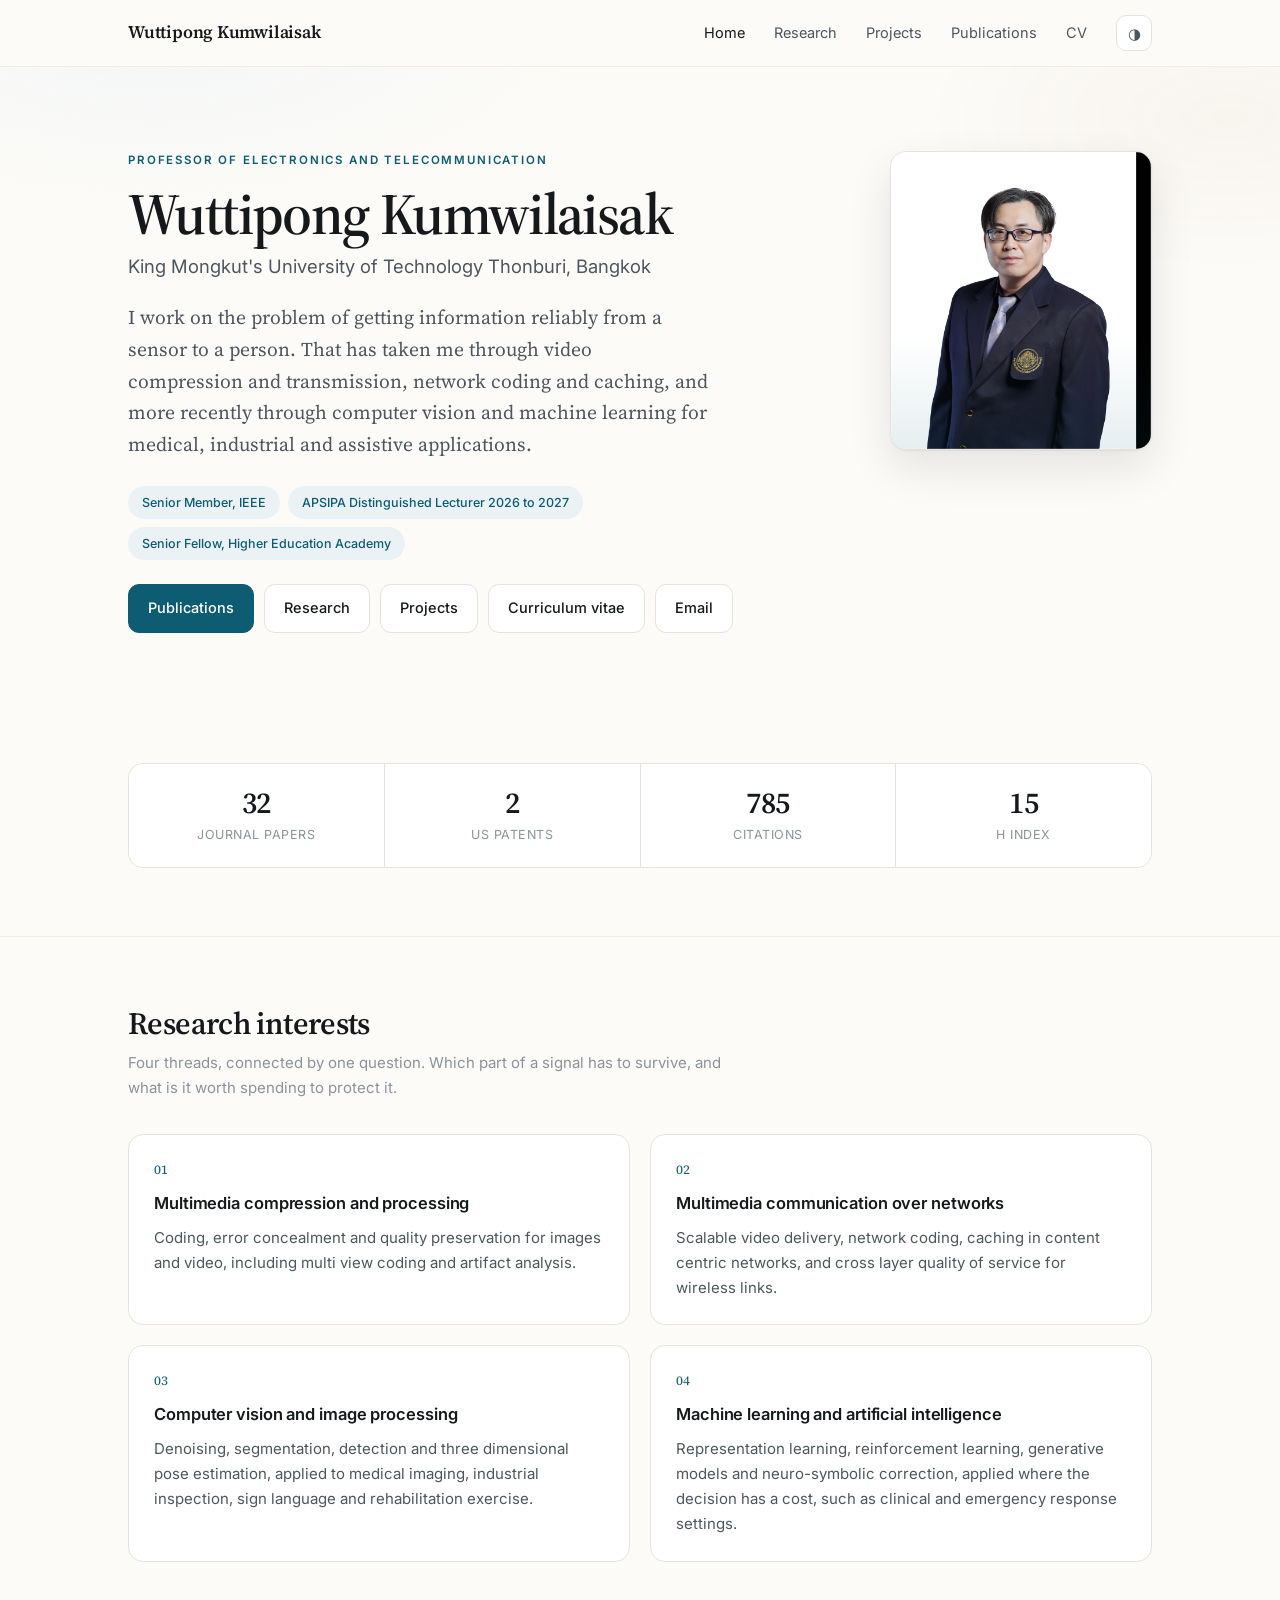
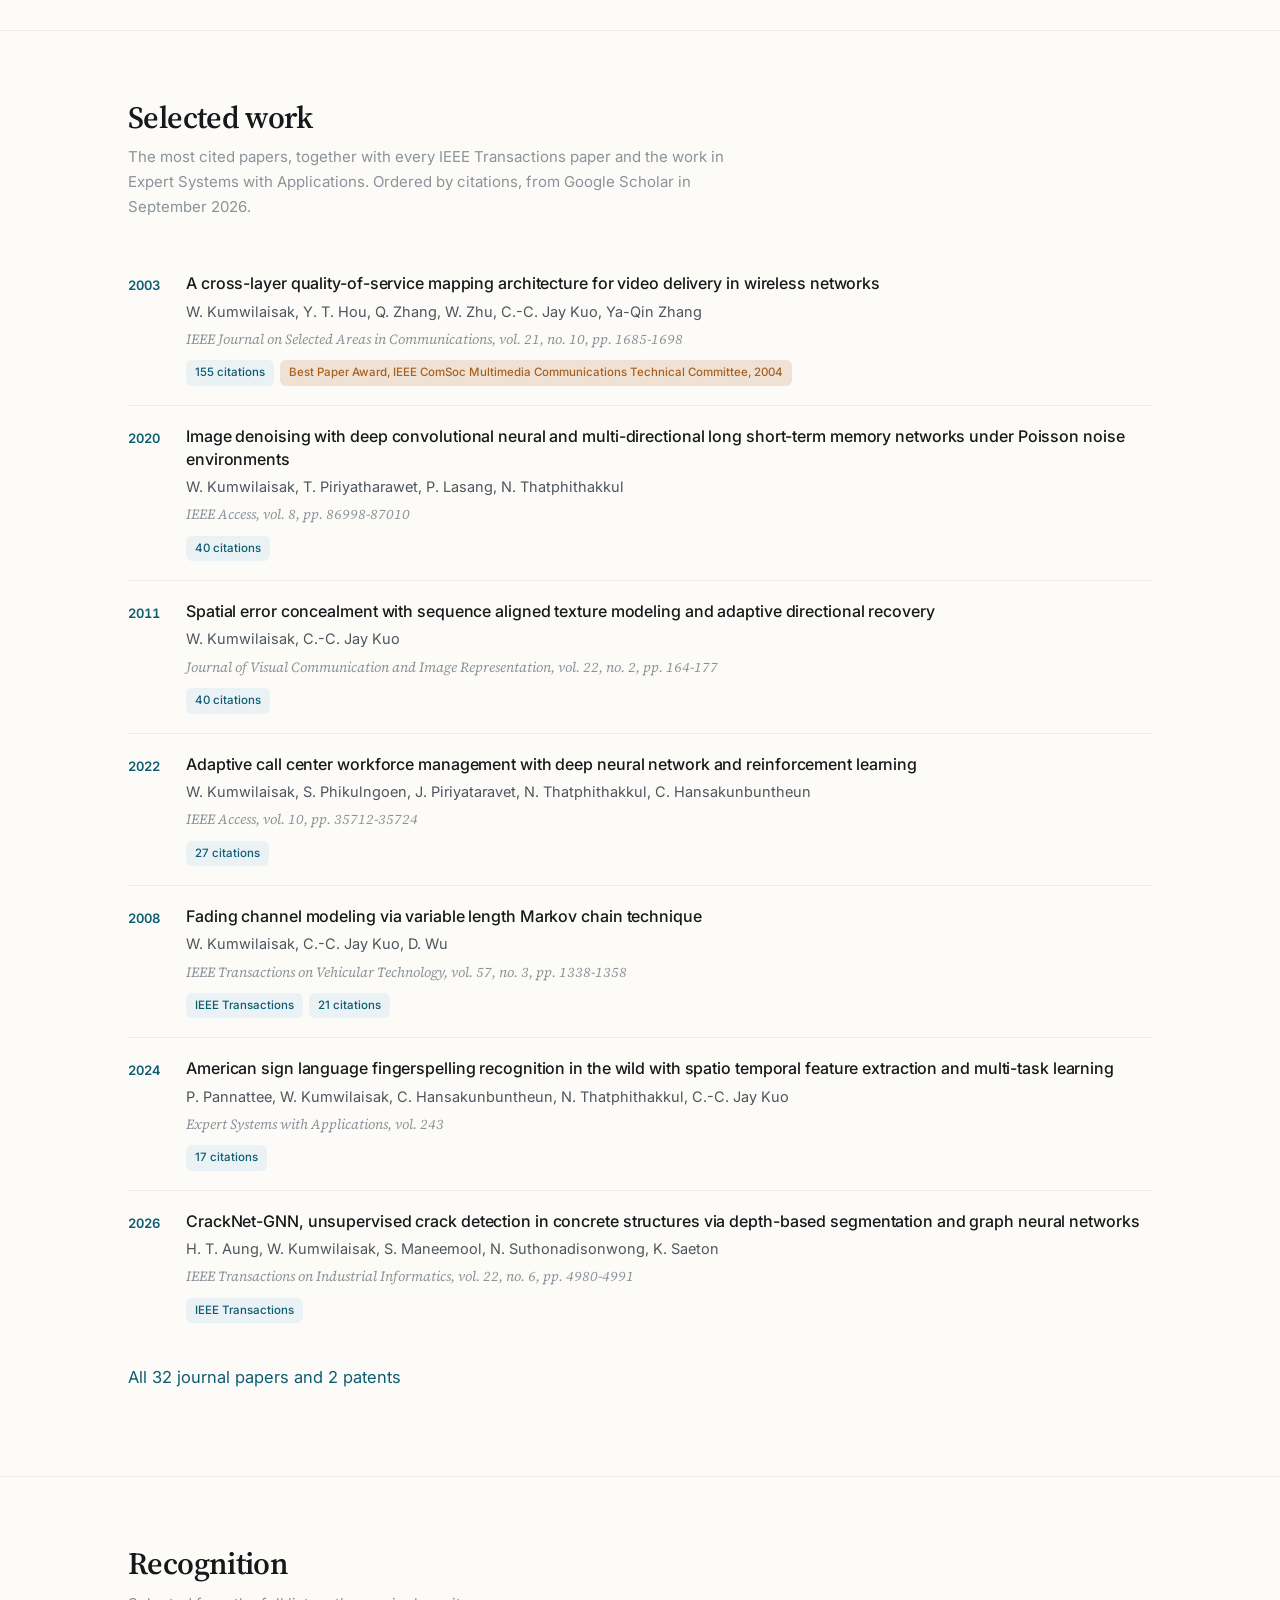
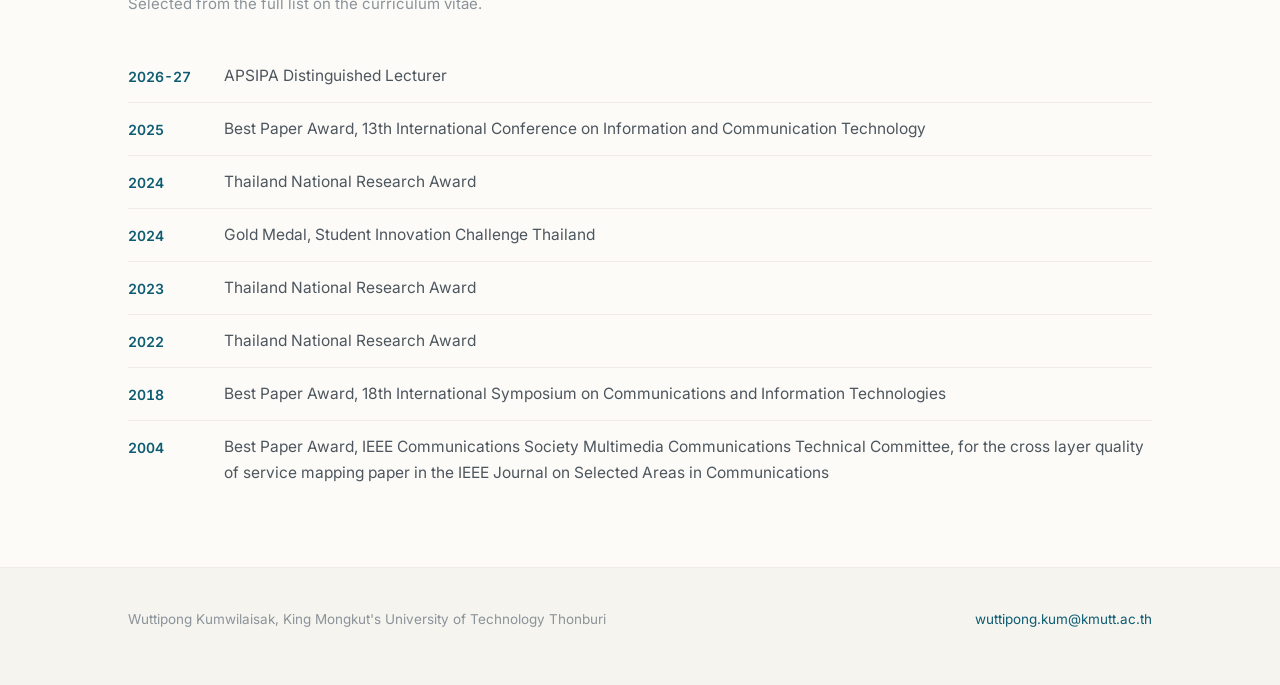
==== index.html @ e596bafb "Carry the OCT paper and the two 2026 projects into the research and home pages The research threads " ====
<!doctype html>
<html lang="en">
<head>
<meta charset="utf-8">
<meta name="viewport" content="width=device-width, initial-scale=1">
<meta name="author" content="Wuttipong Kumwilaisak">
<link rel="preconnect" href="https://fonts.googleapis.com">
<link rel="preconnect" href="https://fonts.gstatic.com" crossorigin>
<link href="https://fonts.googleapis.com/css2?family=Inter:wght@400;500;600&family=Source+Serif+4:opsz,wght@8..60,400;8..60,600&display=swap" rel="stylesheet">
<link rel="stylesheet" href="css/style.css">
<script src="js/site.js"></script>
<title>Wuttipong Kumwilaisak</title>
<meta name="description" content="Wuttipong Kumwilaisak, Professor of Electronics and Telecommunication Engineering at King Mongkut's University of Technology Thonburi. Research on multimedia communication, computer vision and machine learning.">
</head>
<body>
<nav class="nav">
  <div class="wrap">
    <a class="brand" href="index.html">Wuttipong Kumwilaisak</a>
    <div class="menu">
      <a class="link" href="index.html">Home</a>
      <a class="link" href="research.html">Research</a>
      <a class="link" href="projects.html">Projects</a>
      <a class="link" href="publications.html">Publications</a>
      <a class="link" href="cv.html">CV</a>
    </div>
    <button class="iconbtn navtoggle" aria-label="Menu">&#9776;</button>
    <button class="iconbtn" onclick="toggleTheme()" aria-label="Switch theme">&#9681;</button>
  </div>
</nav>

<header class="hero">
  <div class="wrap hero-grid">
    <div>
      <div class="eyebrow">Professor of Electronics and Telecommunication</div>
      <h1>Wuttipong Kumwilaisak</h1>
      <p class="role">King Mongkut's University of Technology Thonburi, Bangkok</p>
      <p class="lede">I work on the problem of getting information reliably from a sensor to a person.
      That has taken me through video compression and transmission, network coding and caching, and
      more recently through computer vision and machine learning for medical, industrial and
      assistive applications.</p>
      <div class="pills">
        <span class="pill">Senior Member, IEEE</span>
        <span class="pill">APSIPA Distinguished Lecturer 2026 to 2027</span>
        <span class="pill">Senior Fellow, Higher Education Academy</span>
      </div>
      <div class="cta">
        <a class="btn primary" href="publications.html">Publications</a>
        <a class="btn" href="research.html">Research</a>
        <a class="btn" href="projects.html">Projects</a>
        <a class="btn" href="cv.html">Curriculum vitae</a>
        <a class="btn" href="mailto:wuttipong.kum@kmutt.ac.th">Email</a>
      </div>
    </div>
    <div class="portrait"><img src="assets/portrait.jpg" alt="Wuttipong Kumwilaisak"></div>
  </div>
</header>

<section>
  <div class="wrap">
    <div class="stats reveal">
      <div class="stat"><div class="v">32</div><div class="l">Journal papers</div></div>
      <div class="stat"><div class="v">2</div><div class="l">US patents</div></div>
      <div class="stat"><div class="v">785</div><div class="l">Citations</div></div>
      <div class="stat"><div class="v">15</div><div class="l">h index</div></div>
    </div>
  </div>
</section>

<section>
  <div class="wrap">
    <div class="sechead reveal">
      <h2>Research interests</h2>
      <p class="sub">Four threads, connected by one question. Which part of a signal has to survive, and what is it worth spending to protect it.</p>
    </div>
    <div class="grid2">
      <div class="card reveal"><span class="num">01</span><h3>Multimedia compression and processing</h3>
        <p>Coding, error concealment and quality preservation for images and video, including
        multi view coding and artifact analysis.</p></div>
      <div class="card reveal"><span class="num">02</span><h3>Multimedia communication over networks</h3>
        <p>Scalable video delivery, network coding, caching in content centric networks, and cross
        layer quality of service for wireless links.</p></div>
      <div class="card reveal"><span class="num">03</span><h3>Computer vision and image processing</h3>
        <p>Denoising, segmentation, detection and three dimensional pose estimation, applied to
        medical imaging, industrial inspection, sign language and rehabilitation exercise.</p></div>
      <div class="card reveal"><span class="num">04</span><h3>Machine learning and artificial intelligence</h3>
        <p>Representation learning, reinforcement learning, generative models and neuro-symbolic
        correction, applied where the
        decision has a cost, such as clinical and emergency response settings.</p></div>
    </div>
  </div>
</section>

<section>
  <div class="wrap">
    <div class="sechead reveal">
      <h2>Selected work</h2>
      <p class="sub">The most cited papers, together with every IEEE Transactions paper and the
      work in Expert Systems with Applications. Ordered by citations, from Google Scholar in
      September 2026.</p>
    </div>
    <div id="selected"></div>
    <p style="margin-top:22px"><a href="publications.html">All 32 journal papers and 2 patents</a></p>
  </div>
</section>

<section>
  <div class="wrap">
    <div class="sechead reveal">
      <h2>Recognition</h2>
      <p class="sub">Selected from the full list on the curriculum vitae.</p>
    </div>
    <ul class="awards">
      <li><span class="yr">2026-27</span><span class="what">APSIPA Distinguished Lecturer</span></li>
      <li><span class="yr">2025</span><span class="what">Best Paper Award, 13th International Conference on Information and Communication Technology</span></li>
      <li><span class="yr">2024</span><span class="what">Thailand National Research Award</span></li>
      <li><span class="yr">2024</span><span class="what">Gold Medal, Student Innovation Challenge Thailand</span></li>
      <li><span class="yr">2023</span><span class="what">Thailand National Research Award</span></li>
      <li><span class="yr">2022</span><span class="what">Thailand National Research Award</span></li>
      <li><span class="yr">2018</span><span class="what">Best Paper Award, 18th International Symposium on Communications and Information Technologies</span></li>
      <li><span class="yr">2004</span><span class="what">Best Paper Award, IEEE Communications Society Multimedia Communications Technical Committee, for the cross layer quality of service mapping paper in the IEEE Journal on Selected Areas in Communications</span></li>
    </ul>
  </div>
</section>

<footer>
  <div class="wrap">
    <span>Wuttipong Kumwilaisak, King Mongkut's University of Technology Thonburi</span>
    <span><a href="mailto:wuttipong.kum@kmutt.ac.th">wuttipong.kum@kmutt.ac.th</a></span>
  </div>
</footer>
<script src="js/pubs.js"></script>
<script>
// Chosen from the data rather than listed by hand, so adding a paper to js/pubs.js
// is enough for it to appear here when it qualifies.
//
// Three ways in. An IEEE Transactions paper, matched at the start of the venue so
// that the APSIPA, IEICE and ECTI Transactions are not caught by the word
// Transactions on its own. The paper in Expert Systems with Applications. Or a
// citation count at or above the threshold below.
const CITED_AT_LEAST = 25;
const KEEP = /^IEEE Transactions|^Expert Systems with Applications/;
const chosen = PUBS.filter(p => KEEP.test(p.v) || (p.c || 0) >= CITED_AT_LEAST)
                   .sort((a, b) => (b.c || 0) - (a.c || 0) || b.y - a.y);
document.getElementById("selected").innerHTML = chosen.map(p => {
  const tags = [];
  // The venue is named on the line above, but an IEEE Transactions paper is worth
  // flagging so it is visible when the list is scanned rather than read.
  if (/^IEEE Transactions/.test(p.v)) tags.push(`<span class="tag">IEEE Transactions</span>`);
  if (p.c) tags.push(`<span class="tag">${p.c} citations</span>`);
  if (p.award) tags.push(`<span class="tag award">${p.award}</span>`);
  return `<div class="pub"><div class="n">${p.y}</div><div class="body">
    <p class="t">${p.t}</p><p class="a">${p.a}</p><p class="v">${p.v}</p>
    ${tags.length ? `<div class="tags">${tags.join("")}</div>` : ""}
  </div></div>`;
}).join("");
</script>
</body>
</html>
---- css/style.css ----
/* Wuttipong Kumwilaisak, personal academic site.
   Editorial in feel. One accent colour, a warm paper ground, hairline rules,
   and type that carries the hierarchy so the page needs very little decoration. */

:root {
  --paper:      #fcfbf8;
  --paper-2:    #f6f4ef;
  --surface:    #ffffff;
  --ink:        #16191c;
  --ink-2:      #4d565e;
  --ink-3:      #8b939a;
  --rule:       #e6e3dc;
  --rule-soft:  #efece5;
  --accent:     #0d5c72;
  --accent-2:   #a8601f;
  --accent-wash:#eaf2f5;
  --serif: "Source Serif 4", Charter, Georgia, "Times New Roman", serif;
  --sans:  Inter, -apple-system, BlinkMacSystemFont, "Segoe UI", Roboto, sans-serif;
  --maxw: 1080px;
  --ease: cubic-bezier(.2,.8,.2,1);
}
@media (prefers-color-scheme: dark) {
  :root:not([data-theme="light"]) {
    --paper:#0e1113; --paper-2:#131719; --surface:#161a1d; --ink:#f0f2f3; --ink-2:#aeb7bd;
    --ink-3:#7e8790; --rule:#242a2e; --rule-soft:#1d2225; --accent:#74bcd8; --accent-2:#dda45f;
    --accent-wash:#132630;
  }
}
[data-theme="dark"] {
  --paper:#0e1113; --paper-2:#131719; --surface:#161a1d; --ink:#f0f2f3; --ink-2:#aeb7bd;
  --ink-3:#7e8790; --rule:#242a2e; --rule-soft:#1d2225; --accent:#74bcd8; --accent-2:#dda45f;
  --accent-wash:#132630;
}

* { box-sizing: border-box; }
html { scroll-behavior: smooth; scroll-padding-top: 84px; -webkit-text-size-adjust: 100%; }
body {
  margin: 0; background: var(--paper); color: var(--ink);
  font-family: var(--sans); font-size: 16.5px; line-height: 1.68;
  -webkit-font-smoothing: antialiased; text-rendering: optimizeLegibility;
}
::selection { background: var(--accent-wash); color: var(--ink); }
a { color: var(--accent); text-decoration: none; transition: color .18s ease; }
a:hover { text-decoration: underline; text-underline-offset: 3px; text-decoration-thickness: 1px; }
img { max-width: 100%; }
.wrap { max-width: var(--maxw); margin: 0 auto; padding: 0 28px; }

/* ---------- navigation ---------- */
.nav {
  position: sticky; top: 0; z-index: 60;
  background: color-mix(in srgb, var(--paper) 88%, transparent);
  backdrop-filter: saturate(180%) blur(14px);
  border-bottom: 1px solid var(--rule-soft);
}
.nav .wrap { display: flex; align-items: center; gap: 6px; height: 66px; }
.nav .brand {
  font-family: var(--serif); font-weight: 600; font-size: 17.5px;
  letter-spacing: -.012em; margin-right: auto; color: var(--ink);
}
.nav .brand:hover { text-decoration: none; color: var(--accent); }
.nav .menu { display: flex; gap: 3px; margin-right: 10px; }
.nav a.link {
  color: var(--ink-2); font-size: 14.5px; padding: 8px 13px; border-radius: 9px;
  position: relative; transition: color .18s ease, background .18s ease;
}
.nav a.link:hover { color: var(--ink); background: var(--paper-2); text-decoration: none; }
.iconbtn {
  border: 1px solid var(--rule); background: var(--surface); color: var(--ink-2);
  width: 36px; height: 36px; border-radius: 10px; cursor: pointer; font-size: 15px;
  line-height: 1; transition: all .18s ease; font-family: inherit;
}
.iconbtn:hover { color: var(--ink); border-color: var(--ink-3); transform: translateY(-1px); }
.navtoggle { display: none; }

/* ---------- hero ---------- */
.hero { position: relative; padding: 84px 0 62px; overflow: hidden; }
.hero::before {
  content: ""; position: absolute; inset: 0; pointer-events: none; opacity: .5;
  background:
    radial-gradient(680px 300px at 12% -8%, var(--accent-wash), transparent 62%),
    radial-gradient(520px 260px at 96% 8%, color-mix(in srgb, var(--accent-2) 9%, transparent), transparent 60%);
}
.hero .wrap { position: relative; }
.hero-grid { display: grid; grid-template-columns: 1fr 262px; gap: 62px; align-items: start; }
.eyebrow {
  color: var(--accent); font-size: 11.5px; font-weight: 600;
  letter-spacing: .16em; text-transform: uppercase;
}
h1 {
  font-family: var(--serif); font-size: clamp(38px, 6vw, 58px); line-height: 1.04;
  letter-spacing: -.028em; margin: 14px 0 8px; font-weight: 600;
}
.role { font-size: 18.5px; color: var(--ink-2); margin: 0 0 22px; line-height: 1.5; }
.lede {
  font-family: var(--serif); font-size: 19.5px; line-height: 1.62;
  color: var(--ink-2); max-width: 58ch; margin: 0 0 26px;
}
.pills { display: flex; flex-wrap: wrap; gap: 8px; margin-bottom: 24px; }
.pill {
  font-size: 12.5px; padding: 5px 13px; border-radius: 999px; font-weight: 500;
  background: var(--accent-wash); color: var(--accent); border: 1px solid transparent;
}
.pill.quiet { background: transparent; border-color: var(--rule); color: var(--ink-2); }
.pill.tabular { font-variant-numeric: tabular-nums; }
.cta { display: flex; flex-wrap: wrap; gap: 10px; }
.btn {
  display: inline-flex; align-items: center; gap: 8px; padding: 11px 19px; border-radius: 11px;
  font-size: 14.5px; font-weight: 500; border: 1px solid var(--rule);
  background: var(--surface); color: var(--ink); transition: all .2s ease;
}
.btn:hover { border-color: var(--ink-3); text-decoration: none; transform: translateY(-1px);
  box-shadow: 0 6px 18px rgba(20,24,29,.07); }
.btn.primary { background: var(--accent); border-color: var(--accent); color: #fff; }
.btn.primary:hover { filter: brightness(1.1); box-shadow: 0 8px 22px color-mix(in srgb, var(--accent) 30%, transparent); }
.portrait {
  position: relative; width: 100%; aspect-ratio: 1/1.14; border-radius: 16px; overflow: hidden;
  border: 1px solid var(--rule); background: var(--paper-2);
  box-shadow: 0 1px 2px rgba(20,24,29,.05), 0 18px 44px rgba(20,24,29,.10);
}
.portrait img { width: 100%; height: 100%; object-fit: cover; display: block;
  filter: saturate(.96) contrast(1.02); }
.portrait::after {
  content: ""; position: absolute; inset: 0; pointer-events: none;
  box-shadow: inset 0 0 0 1px rgba(255,255,255,.16);
  background: linear-gradient(180deg, transparent 62%, rgba(13,92,114,.10));
}

/* ---------- sections ---------- */
section { padding: 68px 0; position: relative; }
section + section { border-top: 1px solid var(--rule-soft); }
.sechead { margin-bottom: 34px; max-width: 62ch; }
h2 {
  font-family: var(--serif); font-size: clamp(25px, 3.2vw, 31px); letter-spacing: -.02em;
  margin: 0 0 8px; font-weight: 600; line-height: 1.2;
}
.sub { color: var(--ink-3); font-size: 15px; margin: 0; }
.prose { max-width: 68ch; color: var(--ink-2); font-size: 16.5px; }
.prose p { margin: 0 0 16px; }

/* ---------- cards ---------- */
.grid2 { display: grid; grid-template-columns: repeat(2, 1fr); gap: 20px; }
.grid3 { display: grid; grid-template-columns: repeat(3, 1fr); gap: 20px; }
.card {
  background: var(--surface); border: 1px solid var(--rule); border-radius: 15px;
  padding: 24px 25px; transition: transform .22s ease, box-shadow .22s ease, border-color .22s ease;
  position: relative; overflow: hidden;
}
.card::before {
  content: ""; position: absolute; left: 0; top: 0; bottom: 0; width: 3px;
  background: var(--accent); opacity: 0; transition: opacity .22s ease;
}
.card:hover { transform: translateY(-3px); border-color: color-mix(in srgb, var(--accent) 32%, var(--rule));
  box-shadow: 0 10px 30px rgba(20,24,29,.09); }
.card:hover::before { opacity: 1; }
.card h3 { font-size: 16.5px; margin: 0 0 7px; font-weight: 600; letter-spacing: -.006em; }
.card p { margin: 0; color: var(--ink-2); font-size: 15px; }
.card .num {
  font-family: var(--serif); font-size: 13px; color: var(--accent);
  display: block; margin-bottom: 9px; font-variant-numeric: tabular-nums;
}

/* ---------- stat band ---------- */
.stats { display: grid; grid-template-columns: repeat(4, 1fr); gap: 1px; background: var(--rule);
  border: 1px solid var(--rule); border-radius: 15px; overflow: hidden; }
.stat { background: var(--surface); padding: 22px 20px; text-align: center; }
.stat .v { font-family: var(--serif); font-size: 30px; font-weight: 600; letter-spacing: -.02em;
  font-variant-numeric: tabular-nums; line-height: 1.1; }
.stat .l { color: var(--ink-3); font-size: 12.5px; margin-top: 5px; letter-spacing: .04em; text-transform: uppercase; }

/* ---------- timeline ---------- */
.tl { position: relative; padding-left: 30px; }
.tl::before { content: ""; position: absolute; left: 5px; top: 8px; bottom: 8px; width: 1px;
  background: linear-gradient(180deg, var(--accent), var(--rule) 70%); }
.tl-item { position: relative; padding: 0 0 30px; }
.tl-item:last-child { padding-bottom: 0; }
.tl-item::before {
  content: ""; position: absolute; left: -29px; top: 9px; width: 11px; height: 11px;
  border-radius: 50%; background: var(--paper); border: 2px solid var(--accent);
  transition: transform .2s ease;
}
.tl-item:hover::before { transform: scale(1.25); }
.tl-item h3 { font-size: 17px; margin: 0 0 4px; font-weight: 600; letter-spacing: -.008em; }
.tl-item .where { color: var(--ink-2); font-size: 15px; }
.tl-item .when { color: var(--ink-3); font-size: 13px; margin-top: 4px; font-variant-numeric: tabular-nums; }
.tl-item .note { color: var(--ink-2); font-size: 14.5px; margin-top: 7px; font-family: var(--serif); font-style: italic; }

/* ---------- publications ---------- */
.pubbar { display: flex; flex-wrap: wrap; gap: 9px; align-items: center; margin-bottom: 10px;
  position: sticky; top: 66px; background: var(--paper); padding: 14px 0; z-index: 30; }
.pubbar input {
  flex: 1 1 250px; min-width: 190px; padding: 11px 15px; border-radius: 11px;
  border: 1px solid var(--rule); background: var(--surface); color: var(--ink);
  font-size: 14.5px; font-family: inherit; transition: border-color .18s ease;
}
.pubbar input::placeholder { color: var(--ink-3); }
.pubbar input:focus { outline: none; border-color: var(--accent);
  box-shadow: 0 0 0 3px color-mix(in srgb, var(--accent) 14%, transparent); }
.chip {
  padding: 8px 14px; border-radius: 999px; border: 1px solid var(--rule); background: var(--surface);
  color: var(--ink-2); font-size: 13.5px; cursor: pointer; font-family: inherit; transition: all .18s ease;
}
.chip:hover { border-color: var(--ink-3); color: var(--ink); }
.chip.on { background: var(--accent); border-color: var(--accent); color: #fff; }
.count { color: var(--ink-3); font-size: 13.5px; margin-left: auto; font-variant-numeric: tabular-nums; }
.pub { display: flex; gap: 20px; padding: 19px 0; border-bottom: 1px solid var(--rule-soft);
  transition: background .18s ease; }
.pub:last-child { border-bottom: 0; }
.pub:hover { background: color-mix(in srgb, var(--paper-2) 60%, transparent); }
.pub .n { color: var(--accent); font-size: 13px; font-weight: 600; font-variant-numeric: tabular-nums;
  min-width: 38px; padding-top: 3px; }
.pub .body { flex: 1; min-width: 0; }
.pub .t { font-size: 16px; font-weight: 500; margin: 0 0 4px; line-height: 1.45; letter-spacing: -.006em; }
.pub .a { color: var(--ink-2); font-size: 14.5px; margin: 0 0 4px; }
.pub .v { color: var(--ink-3); font-size: 14px; font-family: var(--serif); font-style: italic; margin: 0; }
.pub .tags { margin-top: 9px; display: flex; gap: 6px; flex-wrap: wrap; }
.tag { font-size: 11.5px; padding: 3px 9px; border-radius: 6px; background: var(--accent-wash);
  color: var(--accent); font-weight: 500; }
.tag.award { background: color-mix(in srgb, var(--accent-2) 16%, transparent); color: var(--accent-2); }

/* ---------- awards ---------- */
.awards { list-style: none; padding: 0; margin: 0; }
.awards li { display: flex; gap: 18px; padding: 13px 0; border-bottom: 1px solid var(--rule-soft);
  font-size: 15.5px; transition: padding-left .2s ease; }
.awards li:last-child { border-bottom: 0; }
.awards li:hover { padding-left: 6px; }
.awards .yr { color: var(--accent); font-weight: 600; font-variant-numeric: tabular-nums;
  min-width: 78px; font-size: 14px; padding-top: 2px; }
.awards .what { color: var(--ink-2); }

/* ---------- contact ---------- */
.contact-grid { display: grid; grid-template-columns: repeat(2, 1fr); gap: 24px; }
.kv { display: flex; gap: 14px; padding: 12px 0; border-bottom: 1px solid var(--rule-soft); font-size: 15px; }
.kv:last-child { border-bottom: 0; }
.kv .k { color: var(--ink-3); min-width: 84px; font-size: 13.5px; padding-top: 2px; }
.kv .v { color: var(--ink); }

footer { padding: 40px 0 54px; color: var(--ink-3); font-size: 13.5px;
  border-top: 1px solid var(--rule-soft); background: var(--paper-2); }
footer .wrap { display: flex; flex-wrap: wrap; gap: 14px; align-items: center; justify-content: space-between; }

/* ---------- entrance ---------- */
.reveal { opacity: 0; transform: translateY(14px); }
.reveal.in { opacity: 1; transform: none; transition: opacity .6s ease, transform .6s cubic-bezier(.2,.8,.2,1); }
@media (prefers-reduced-motion: reduce) {
  * { transition: none !important; animation: none !important; scroll-behavior: auto !important; }
  .reveal { opacity: 1; transform: none; }
}

/* ---------- responsive ---------- */
@media (max-width: 940px) {
  .hero-grid { grid-template-columns: 1fr; gap: 34px; }
  .portrait { max-width: 208px; }
  .grid2, .grid3, .contact-grid { grid-template-columns: 1fr; }
  .stats { grid-template-columns: repeat(2, 1fr); }
  .nav .menu {
    display: none; position: absolute; top: 66px; left: 0; right: 0; flex-direction: column;
    background: var(--surface); border-bottom: 1px solid var(--rule); padding: 12px 18px; gap: 2px;
    box-shadow: 0 14px 34px rgba(20,24,29,.10);
  }
  .nav .menu.open { display: flex; }
  .navtoggle { display: inline-block; }
  .pubbar { position: static; }
  section { padding: 52px 0; }
  .hero { padding: 56px 0 46px; }
}
@media print {
  .nav, .cta, .pubbar, footer, .iconbtn, .hero::before { display: none; }
  body { background: #fff; font-size: 10.5pt; color: #000; }
  section { padding: 14px 0; border-top: 1px solid #ddd; }
  .card, .portrait { box-shadow: none; }
  a { color: #000; text-decoration: none; }
}
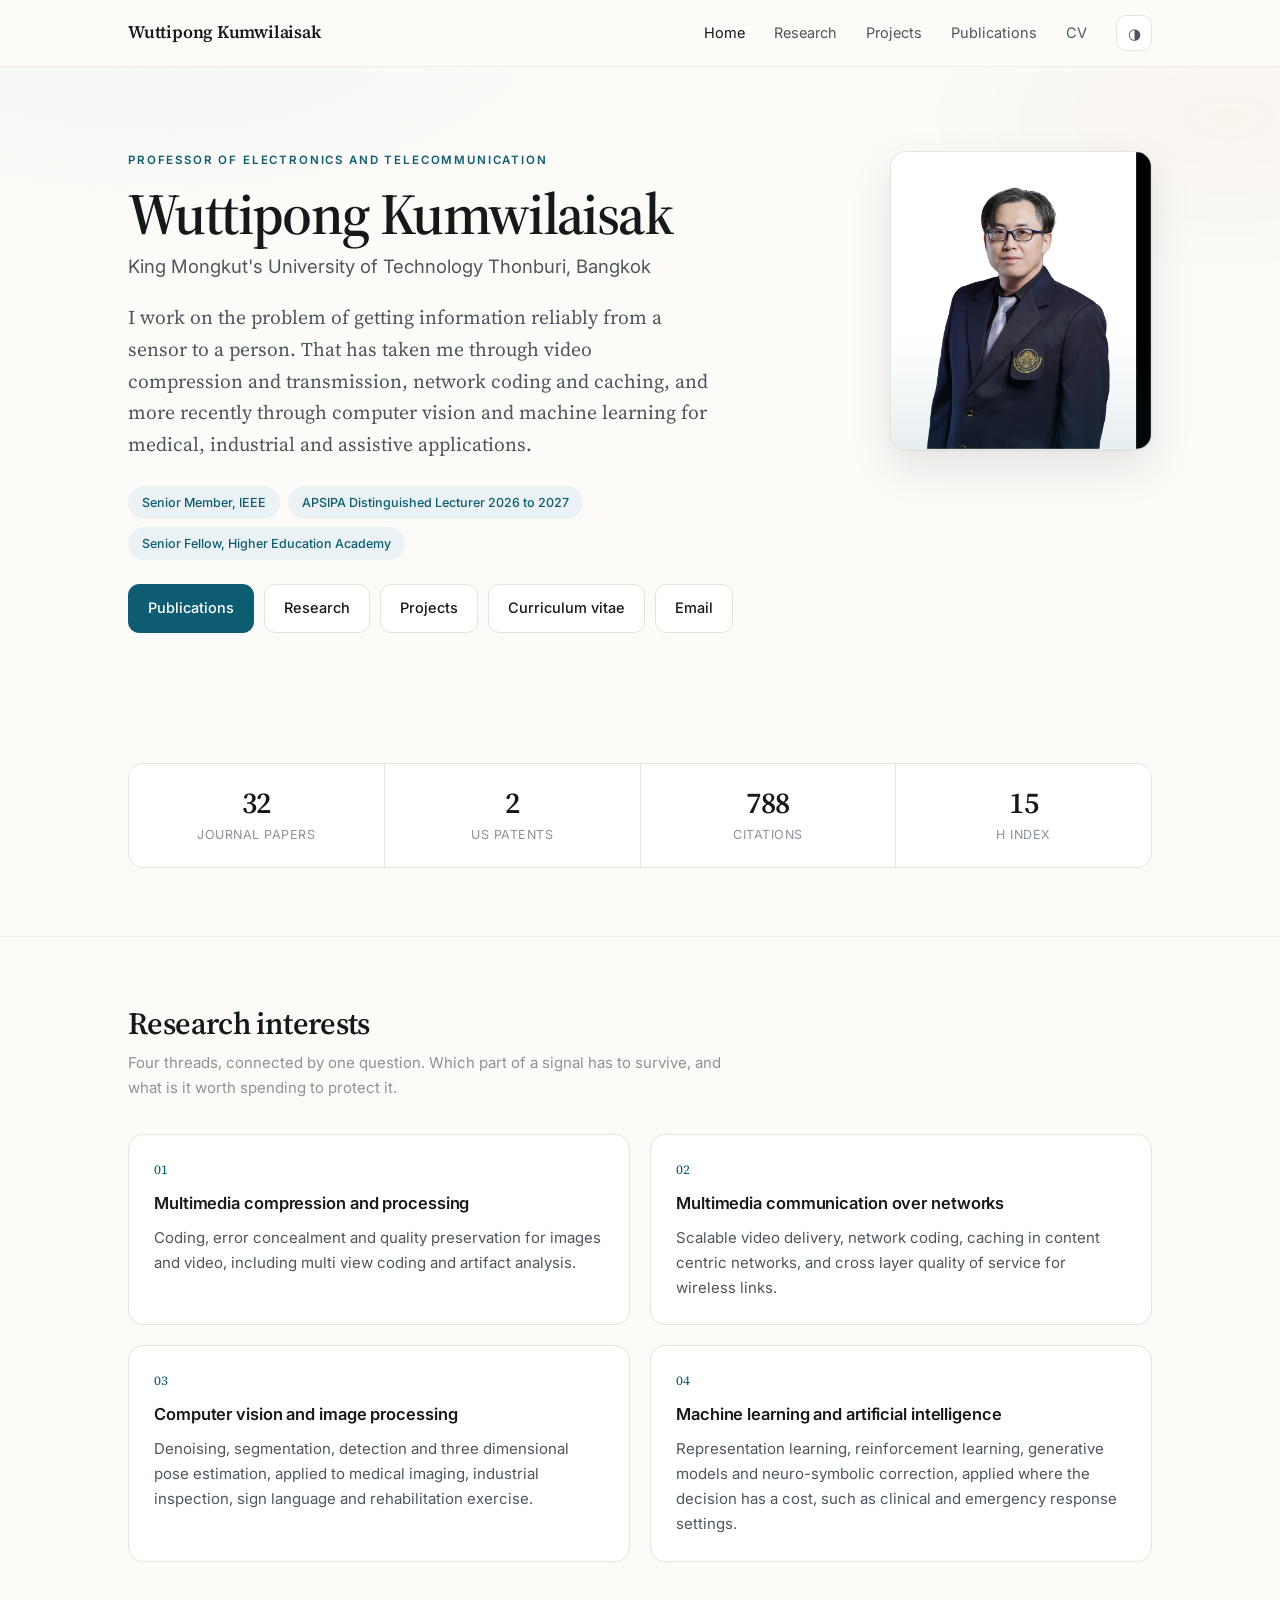
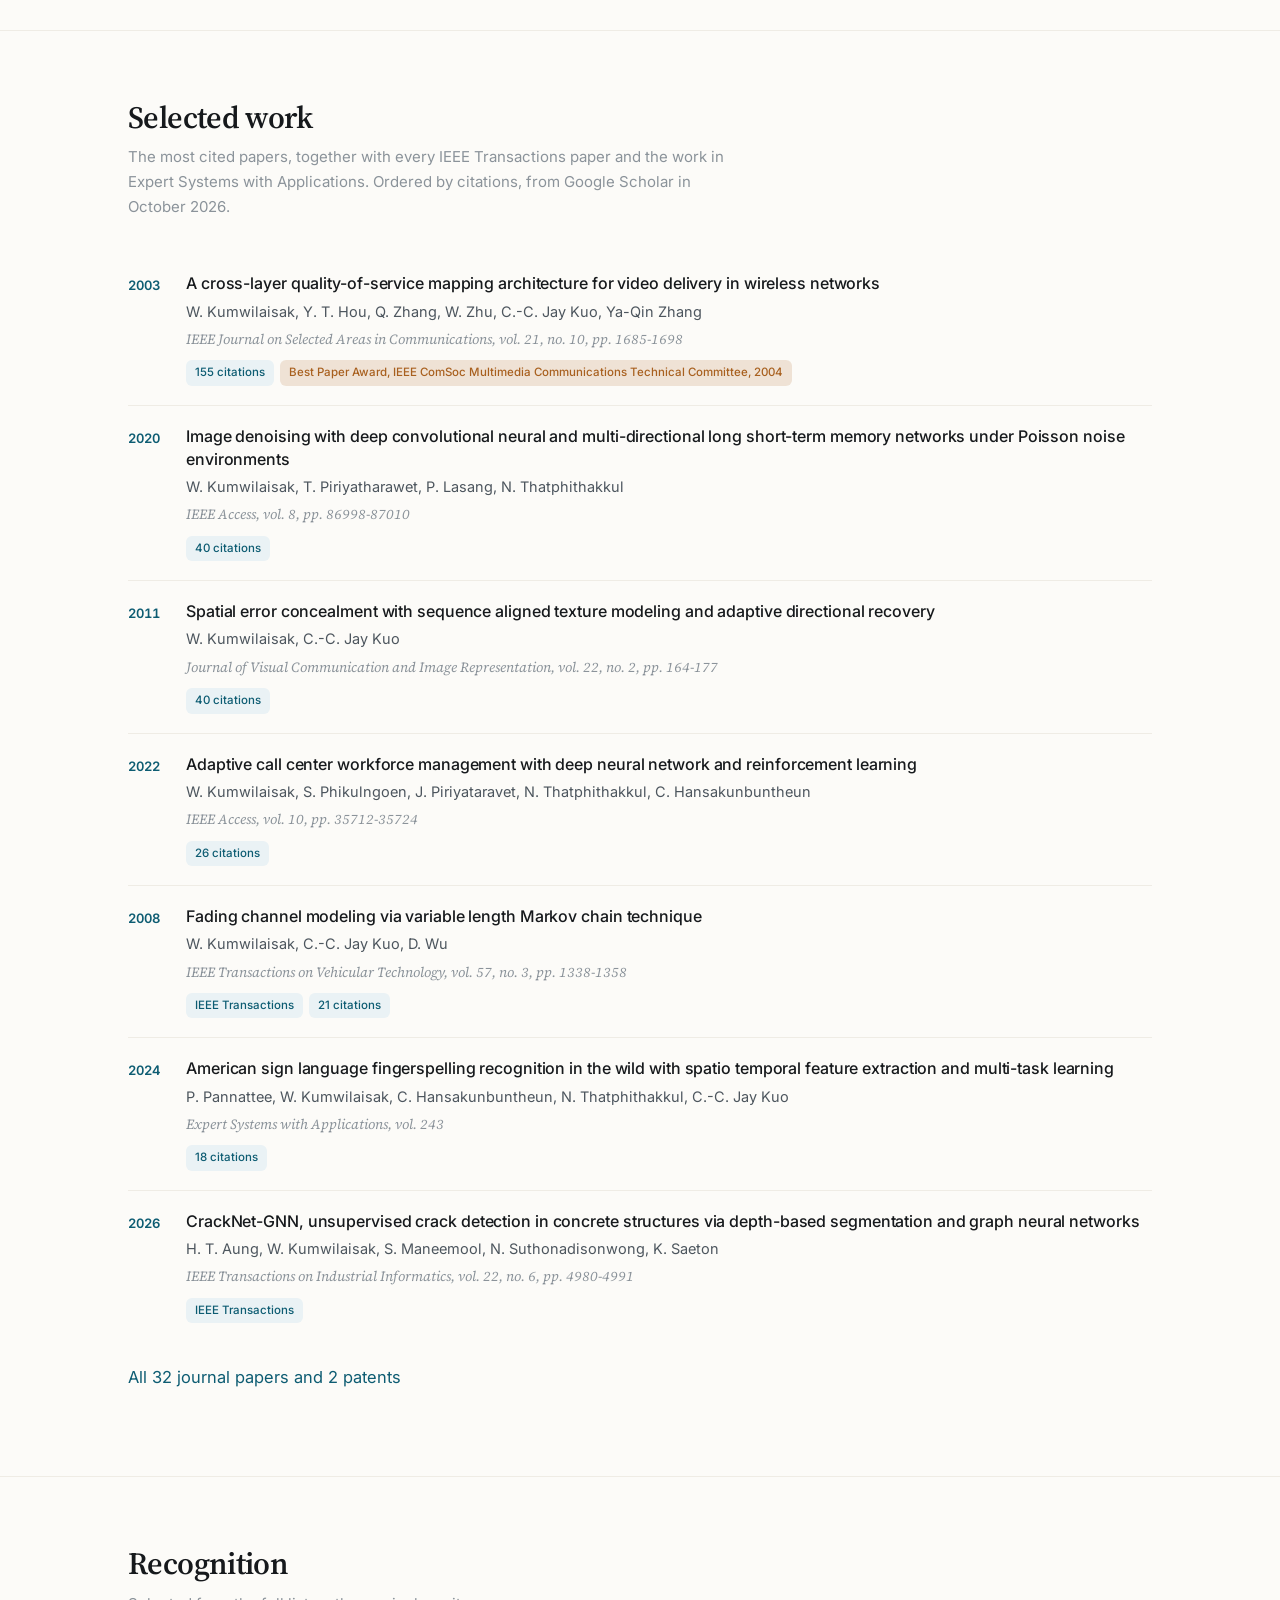
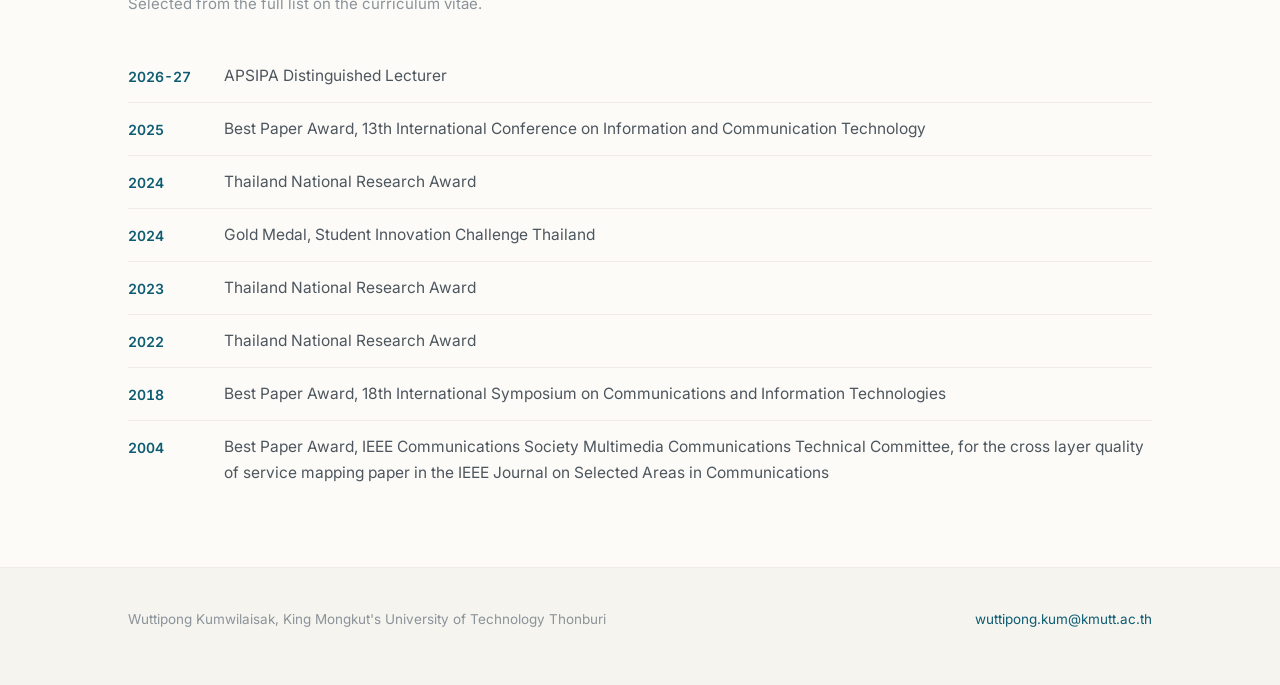
==== commit 73af64f0: "Refresh the citation figures from Google Scholar, read 6 October 2026 Total citations 785 to 788, h " ====
--- a/index.html
+++ b/index.html
@@ -60,7 +60,7 @@
     <div class="stats reveal">
       <div class="stat"><div class="v">32</div><div class="l">Journal papers</div></div>
       <div class="stat"><div class="v">2</div><div class="l">US patents</div></div>
-      <div class="stat"><div class="v">785</div><div class="l">Citations</div></div>
+      <div class="stat"><div class="v">788</div><div class="l">Citations</div></div>
       <div class="stat"><div class="v">15</div><div class="l">h index</div></div>
     </div>
   </div>
@@ -96,7 +96,7 @@
       <h2>Selected work</h2>
       <p class="sub">The most cited papers, together with every IEEE Transactions paper and the
       work in Expert Systems with Applications. Ordered by citations, from Google Scholar in
-      September 2026.</p>
+      October 2026.</p>
     </div>
     <div id="selected"></div>
     <p style="margin-top:22px"><a href="publications.html">All 32 journal papers and 2 patents</a></p>
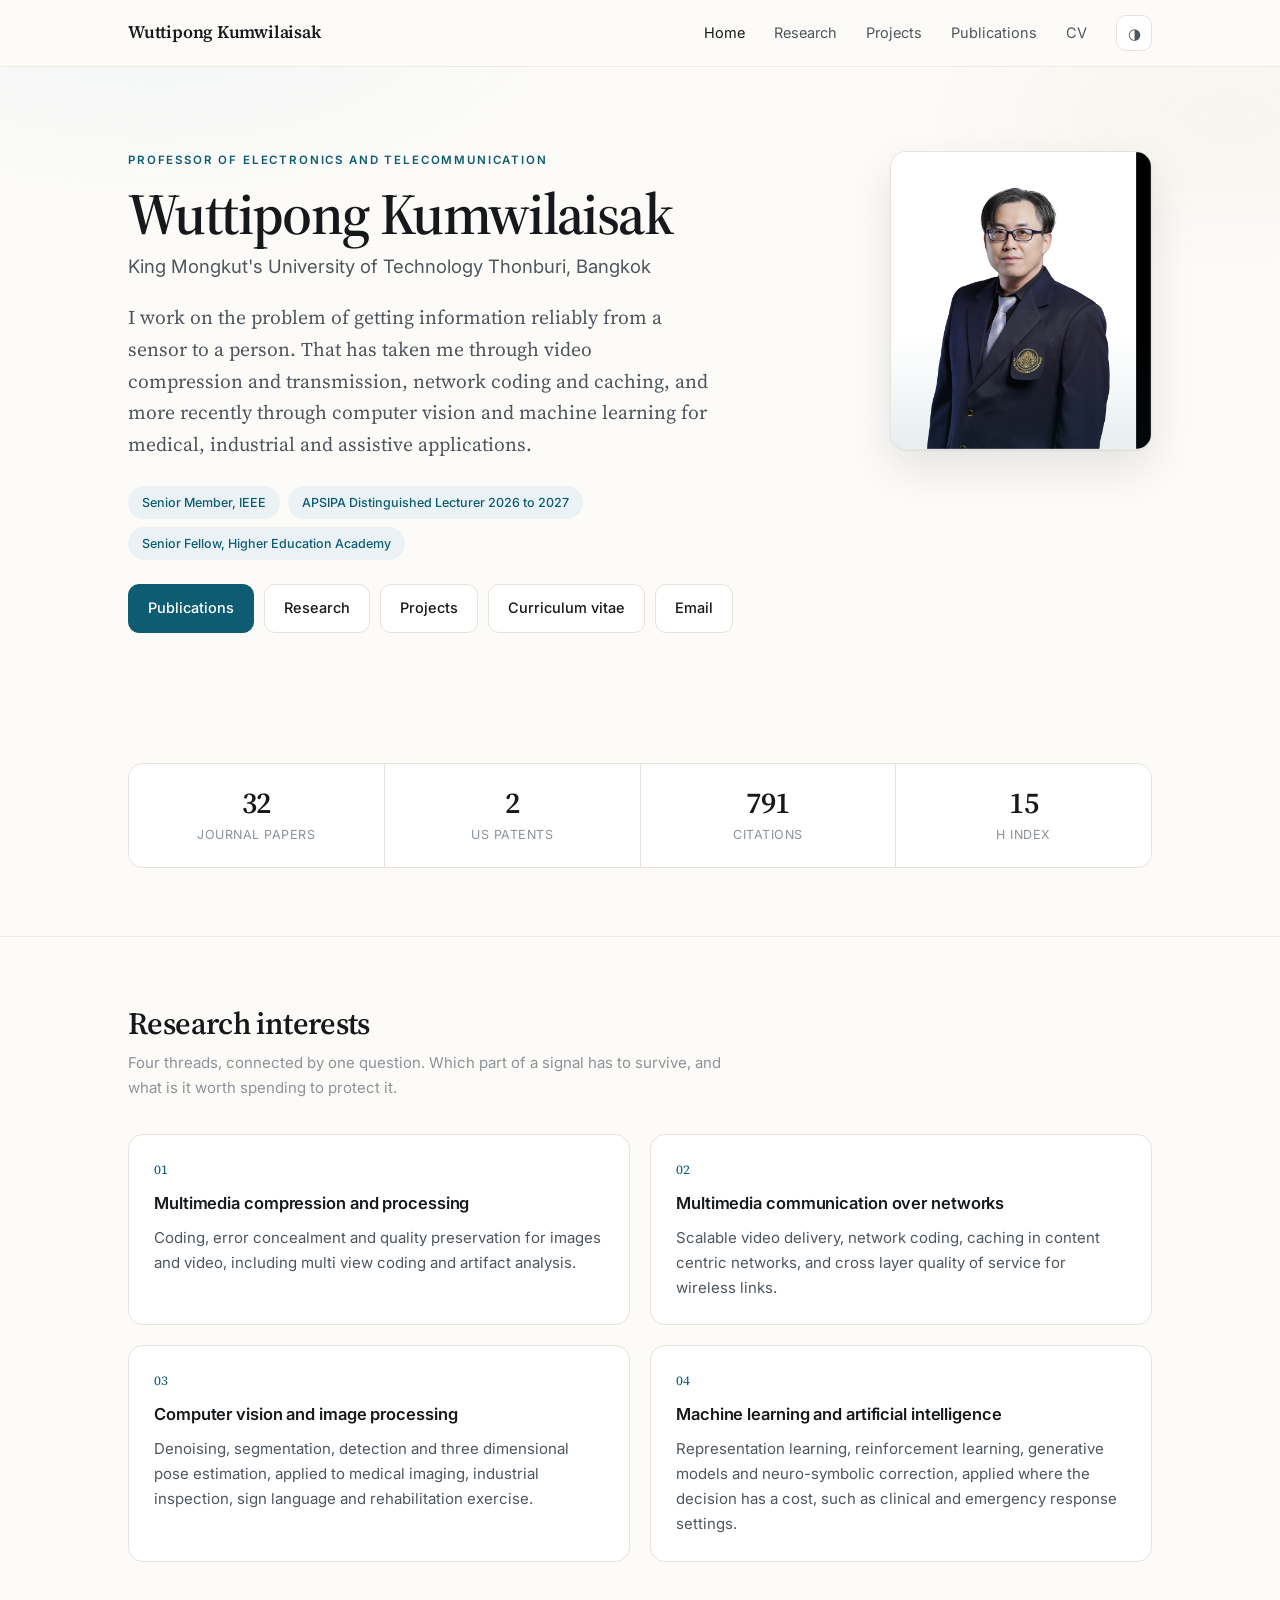
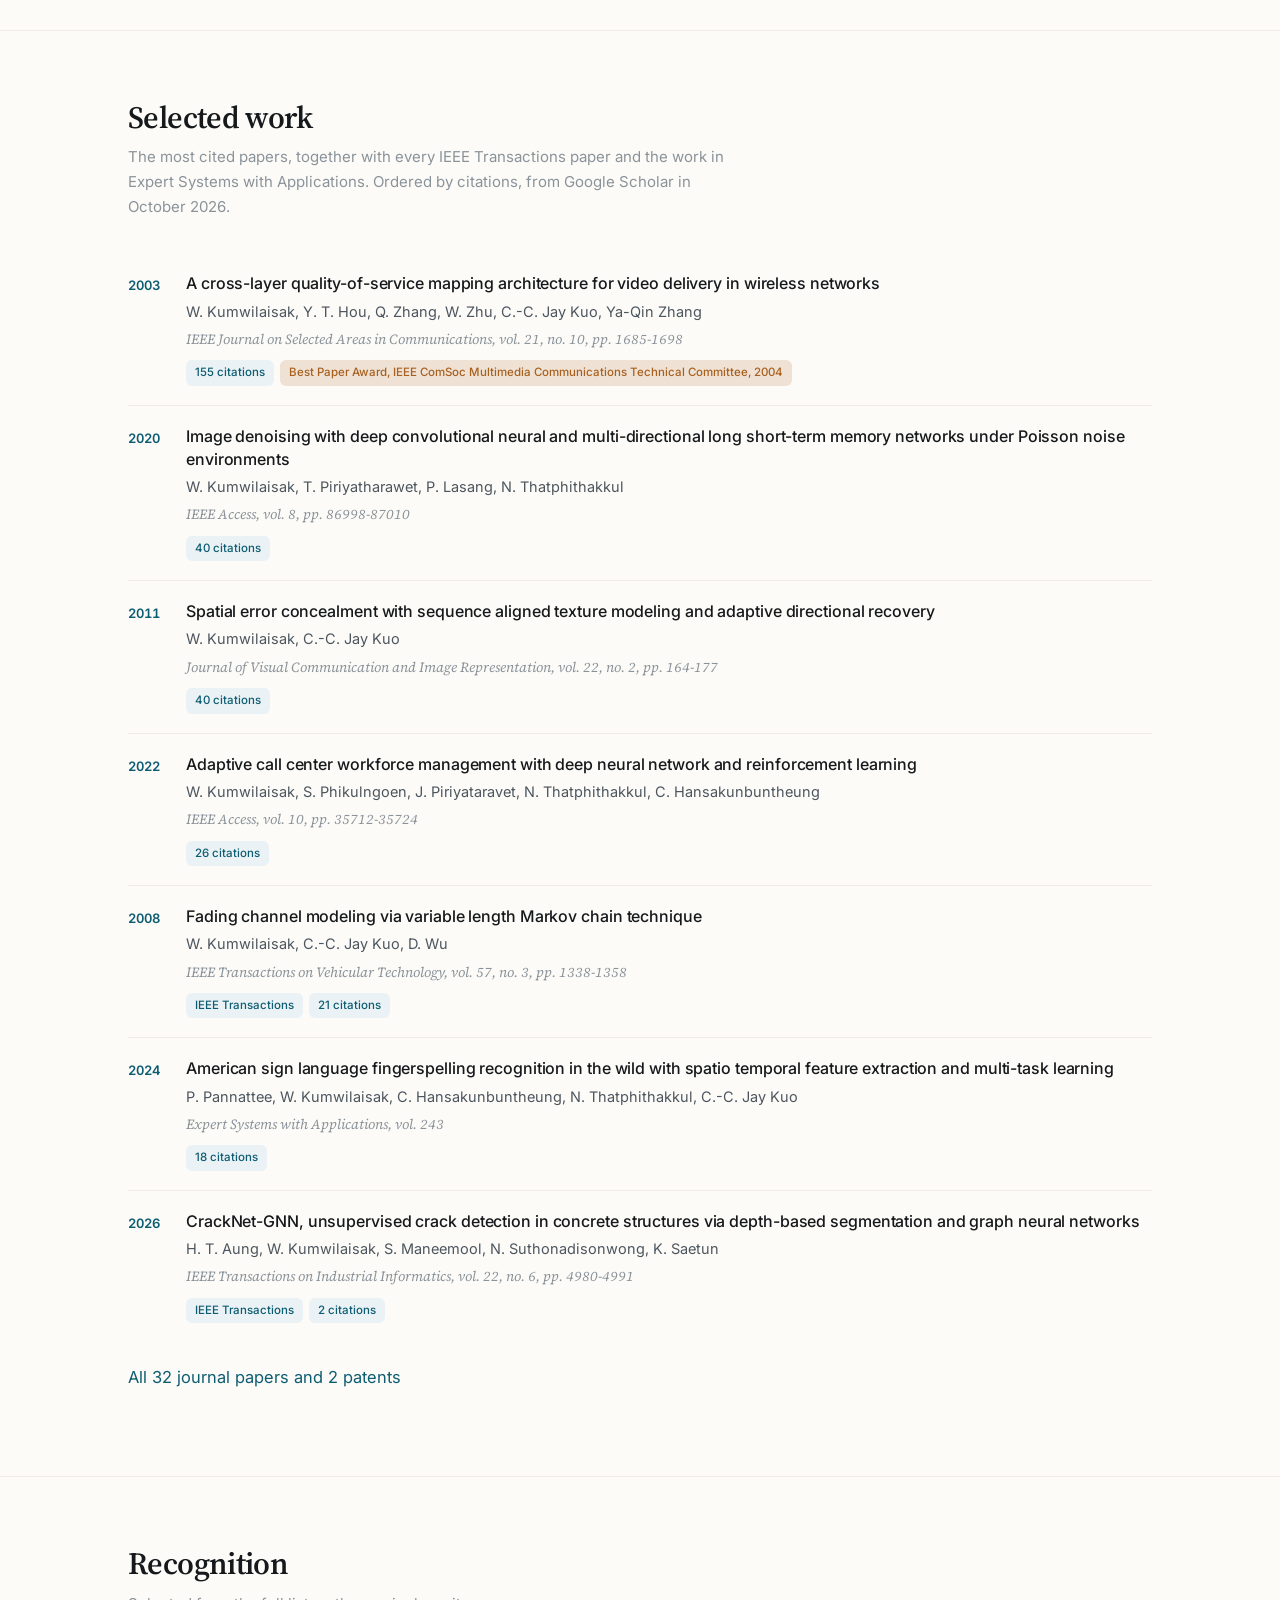
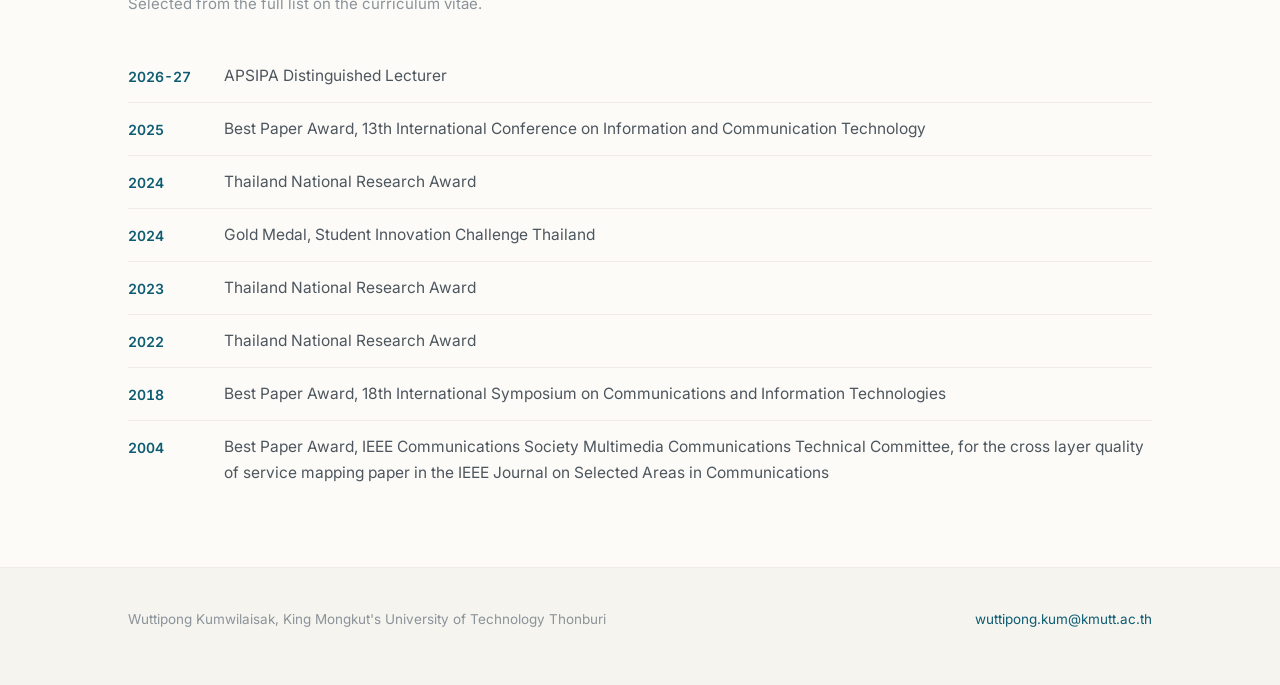
==== commit 3bc048b3: "Refresh every citation count from a full Google Scholar read, 19 October 2026 All 32 papers whose ye" ====
--- a/index.html
+++ b/index.html
@@ -60,7 +60,7 @@
     <div class="stats reveal">
       <div class="stat"><div class="v">32</div><div class="l">Journal papers</div></div>
       <div class="stat"><div class="v">2</div><div class="l">US patents</div></div>
-      <div class="stat"><div class="v">788</div><div class="l">Citations</div></div>
+      <div class="stat"><div class="v">791</div><div class="l">Citations</div></div>
       <div class="stat"><div class="v">15</div><div class="l">h index</div></div>
     </div>
   </div>
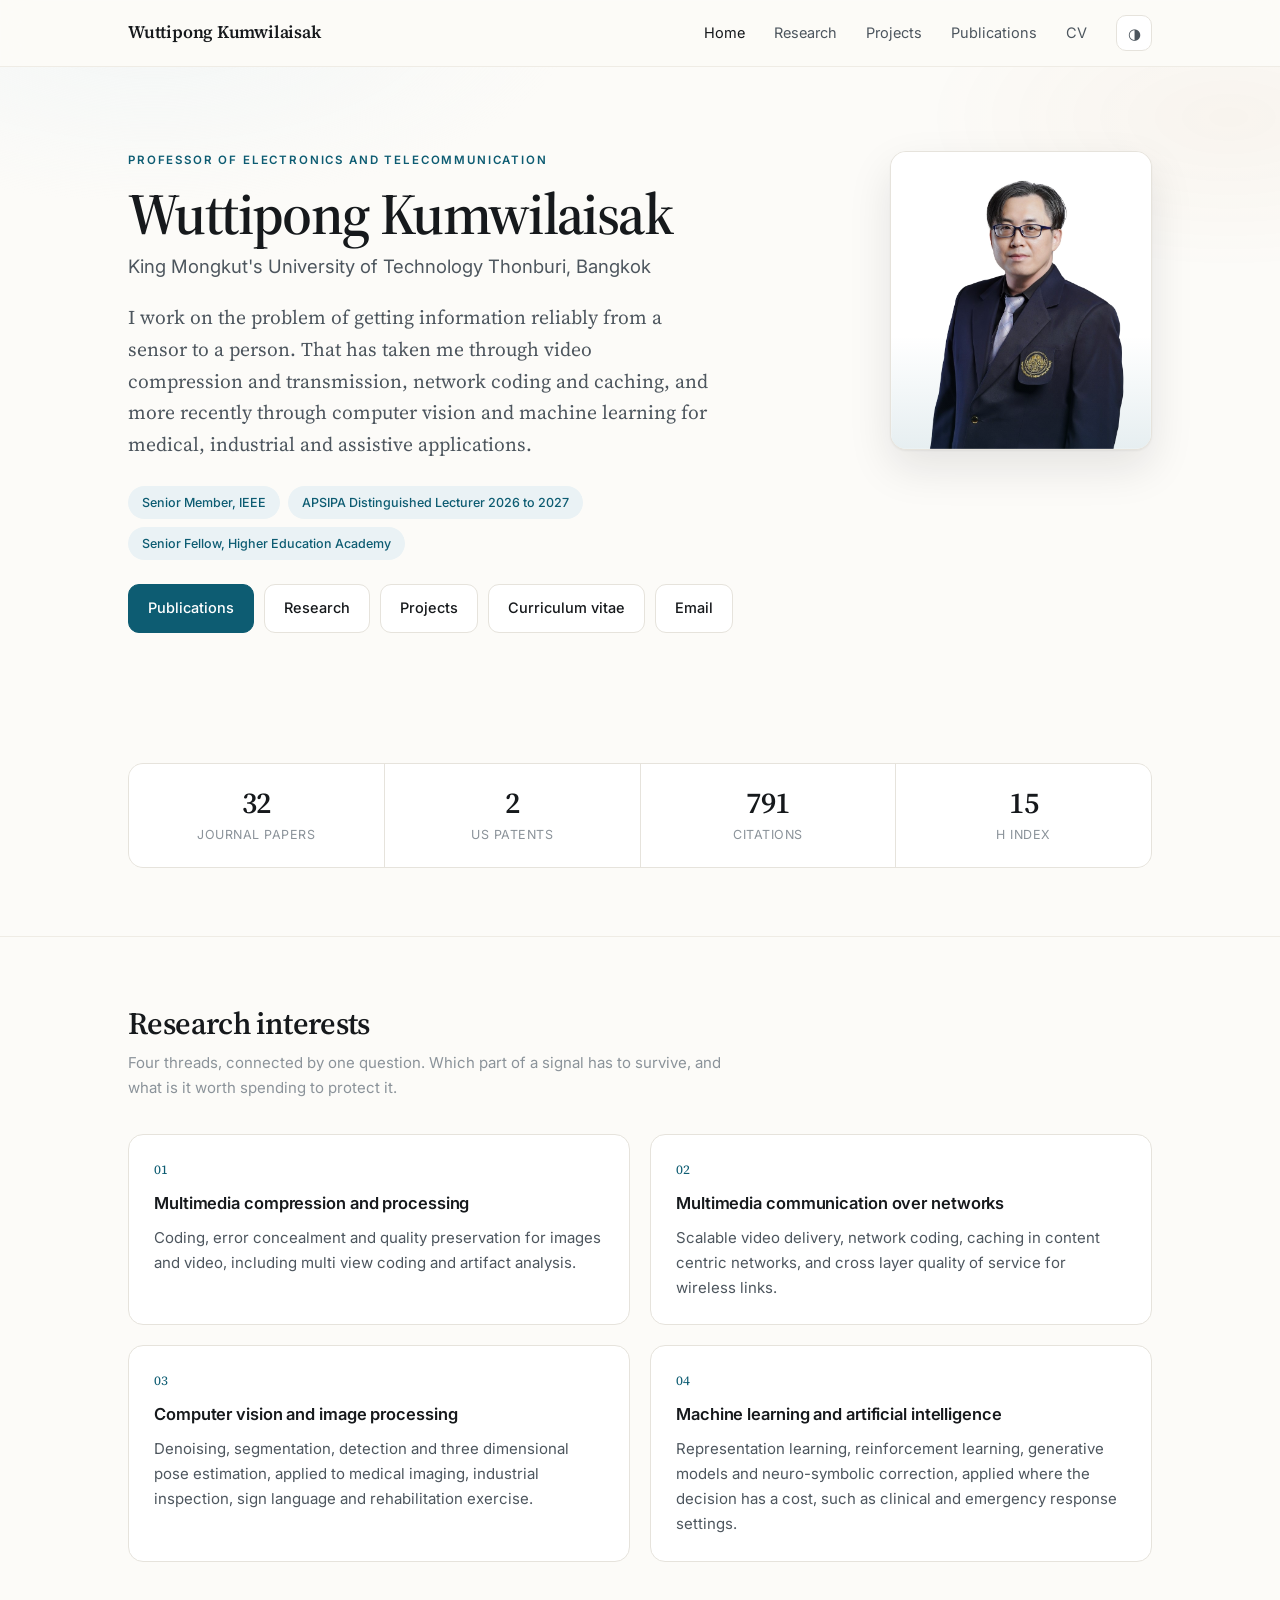
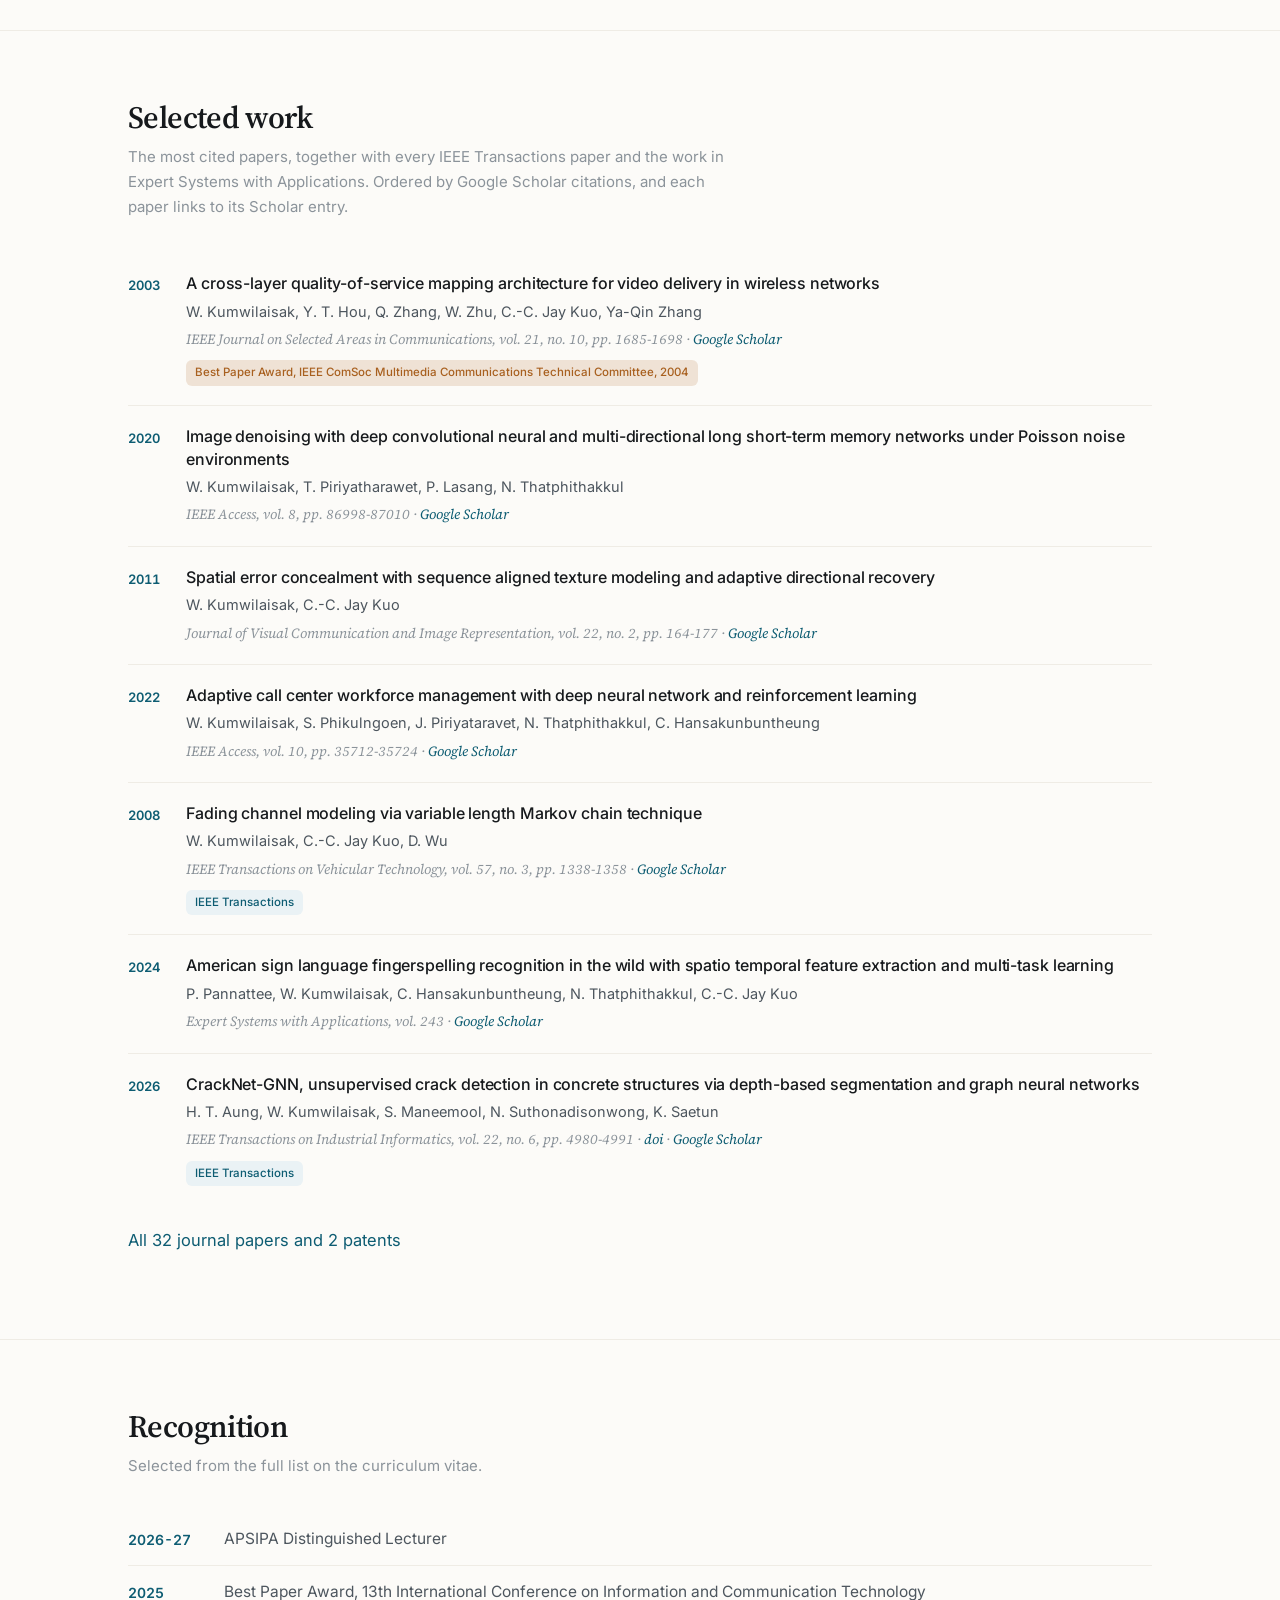
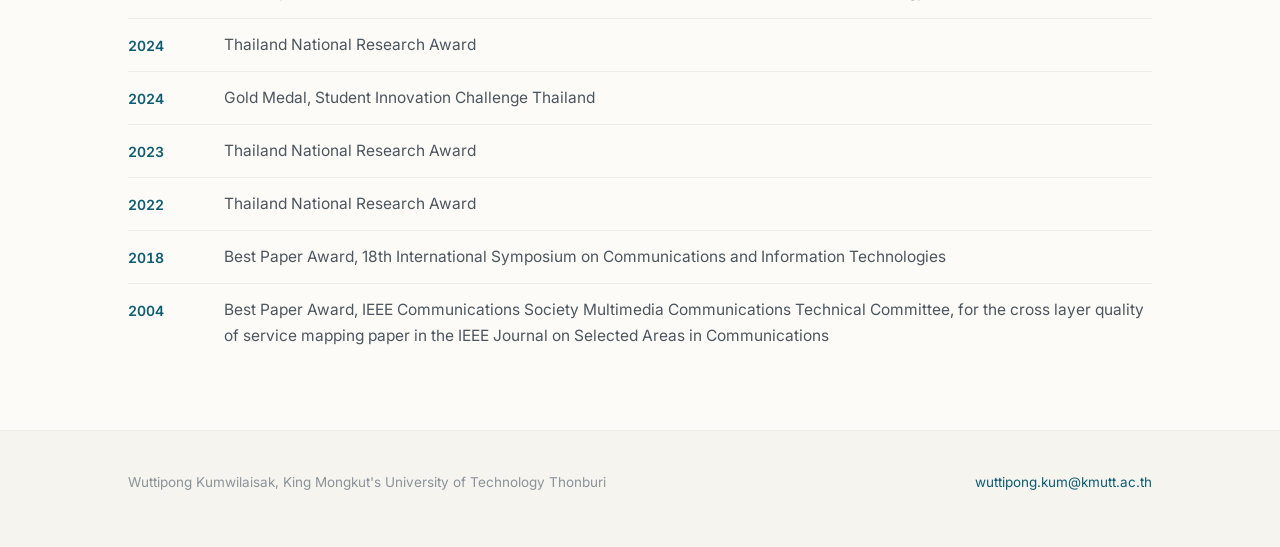
==== commit 31ef6451: "Link every paper to Google Scholar instead of showing citation counts The owner asked that publicati" ====
--- a/index.html
+++ b/index.html
@@ -95,8 +95,8 @@
     <div class="sechead reveal">
       <h2>Selected work</h2>
       <p class="sub">The most cited papers, together with every IEEE Transactions paper and the
-      work in Expert Systems with Applications. Ordered by citations, from Google Scholar in
-      October 2026.</p>
+      work in Expert Systems with Applications. Ordered by Google Scholar citations, and each
+      paper links to its Scholar entry.</p>
     </div>
     <div id="selected"></div>
     <p style="margin-top:22px"><a href="publications.html">All 32 journal papers and 2 patents</a></p>
@@ -146,10 +146,10 @@
   // The venue is named on the line above, but an IEEE Transactions paper is worth
   // flagging so it is visible when the list is scanned rather than read.
   if (/^IEEE Transactions/.test(p.v)) tags.push(`<span class="tag">IEEE Transactions</span>`);
-  if (p.c) tags.push(`<span class="tag">${p.c} citations</span>`);
   if (p.award) tags.push(`<span class="tag award">${p.award}</span>`);
   return `<div class="pub"><div class="n">${p.y}</div><div class="body">
-    <p class="t">${p.t}</p><p class="a">${p.a}</p><p class="v">${p.v}</p>
+    <p class="t">${p.t}</p><p class="a">${p.a}</p>
+    <p class="v">${p.v}${p.doi ? ` &middot; <a href="https://doi.org/${p.doi}" target="_blank" rel="noopener">doi</a>` : ""} &middot; <a href="${scholarUrl(p)}" target="_blank" rel="noopener">Google Scholar</a></p>
     ${tags.length ? `<div class="tags">${tags.join("")}</div>` : ""}
   </div></div>`;
 }).join("");
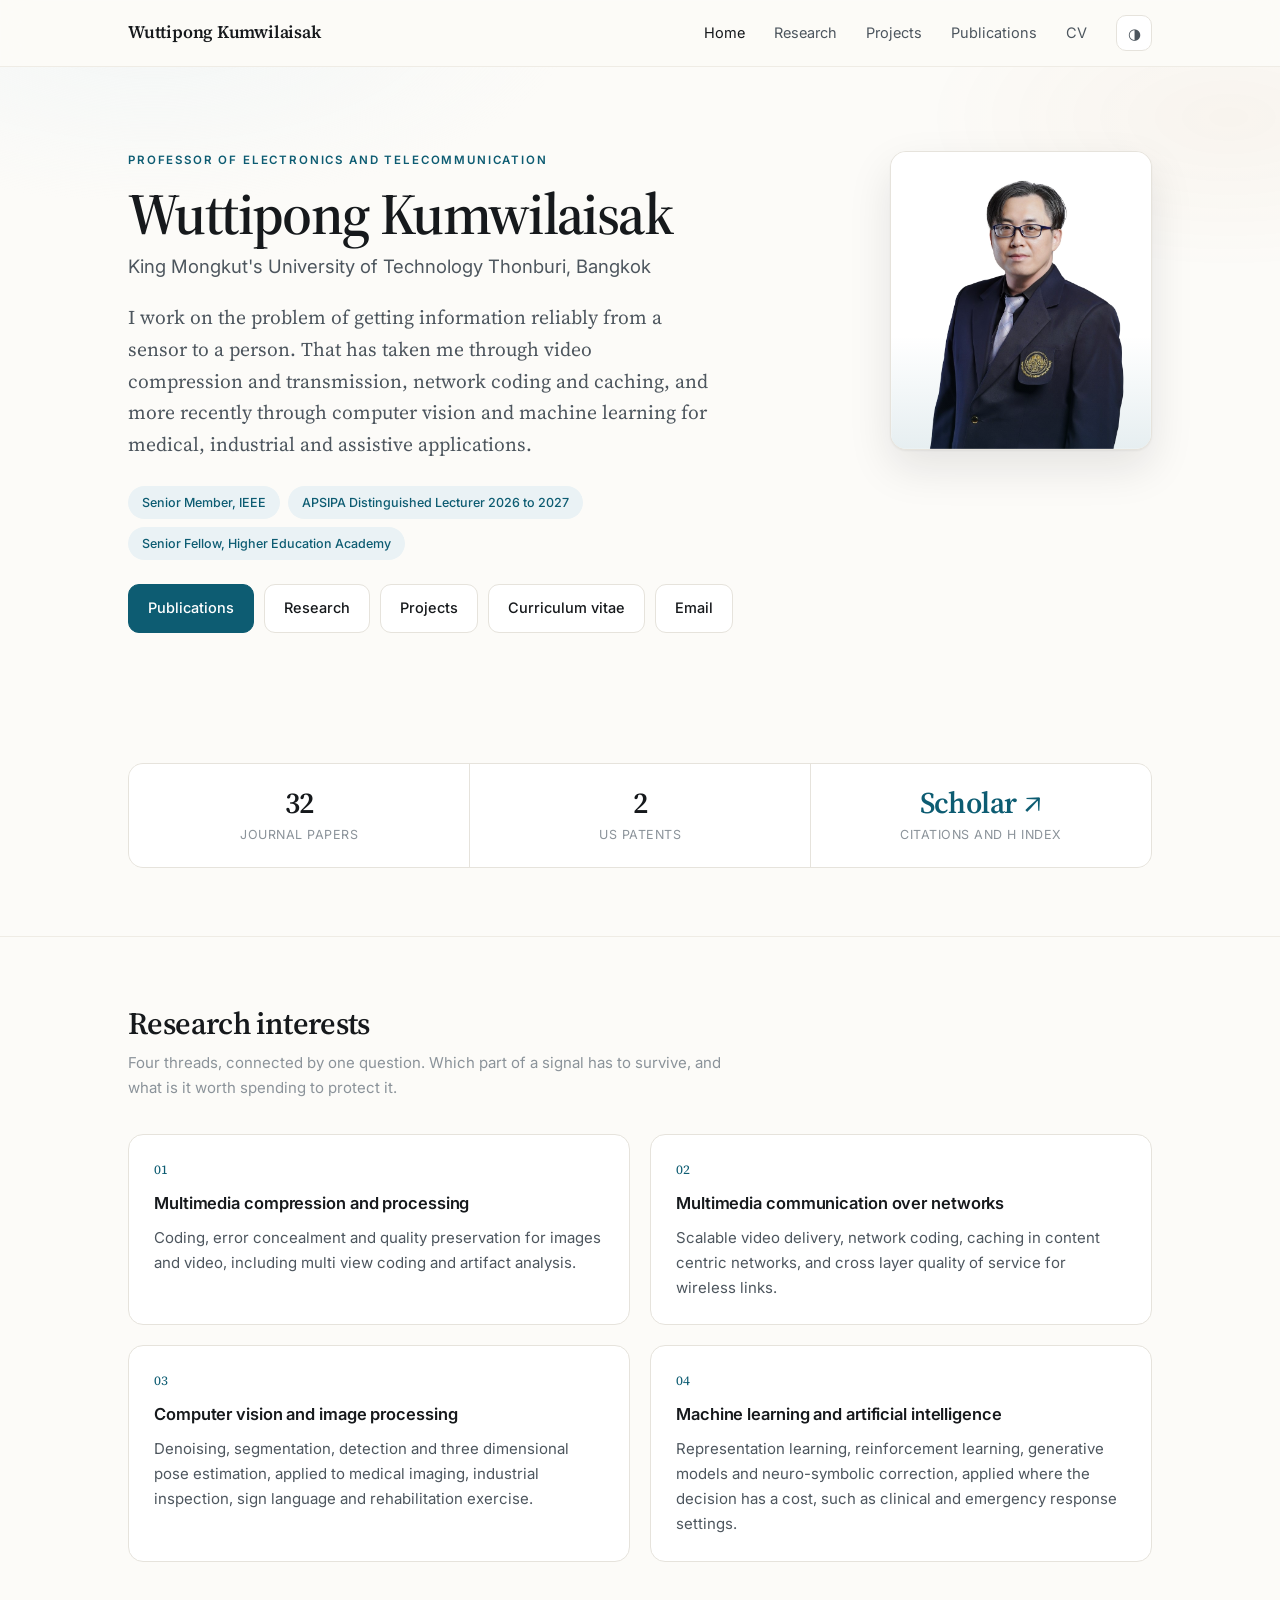
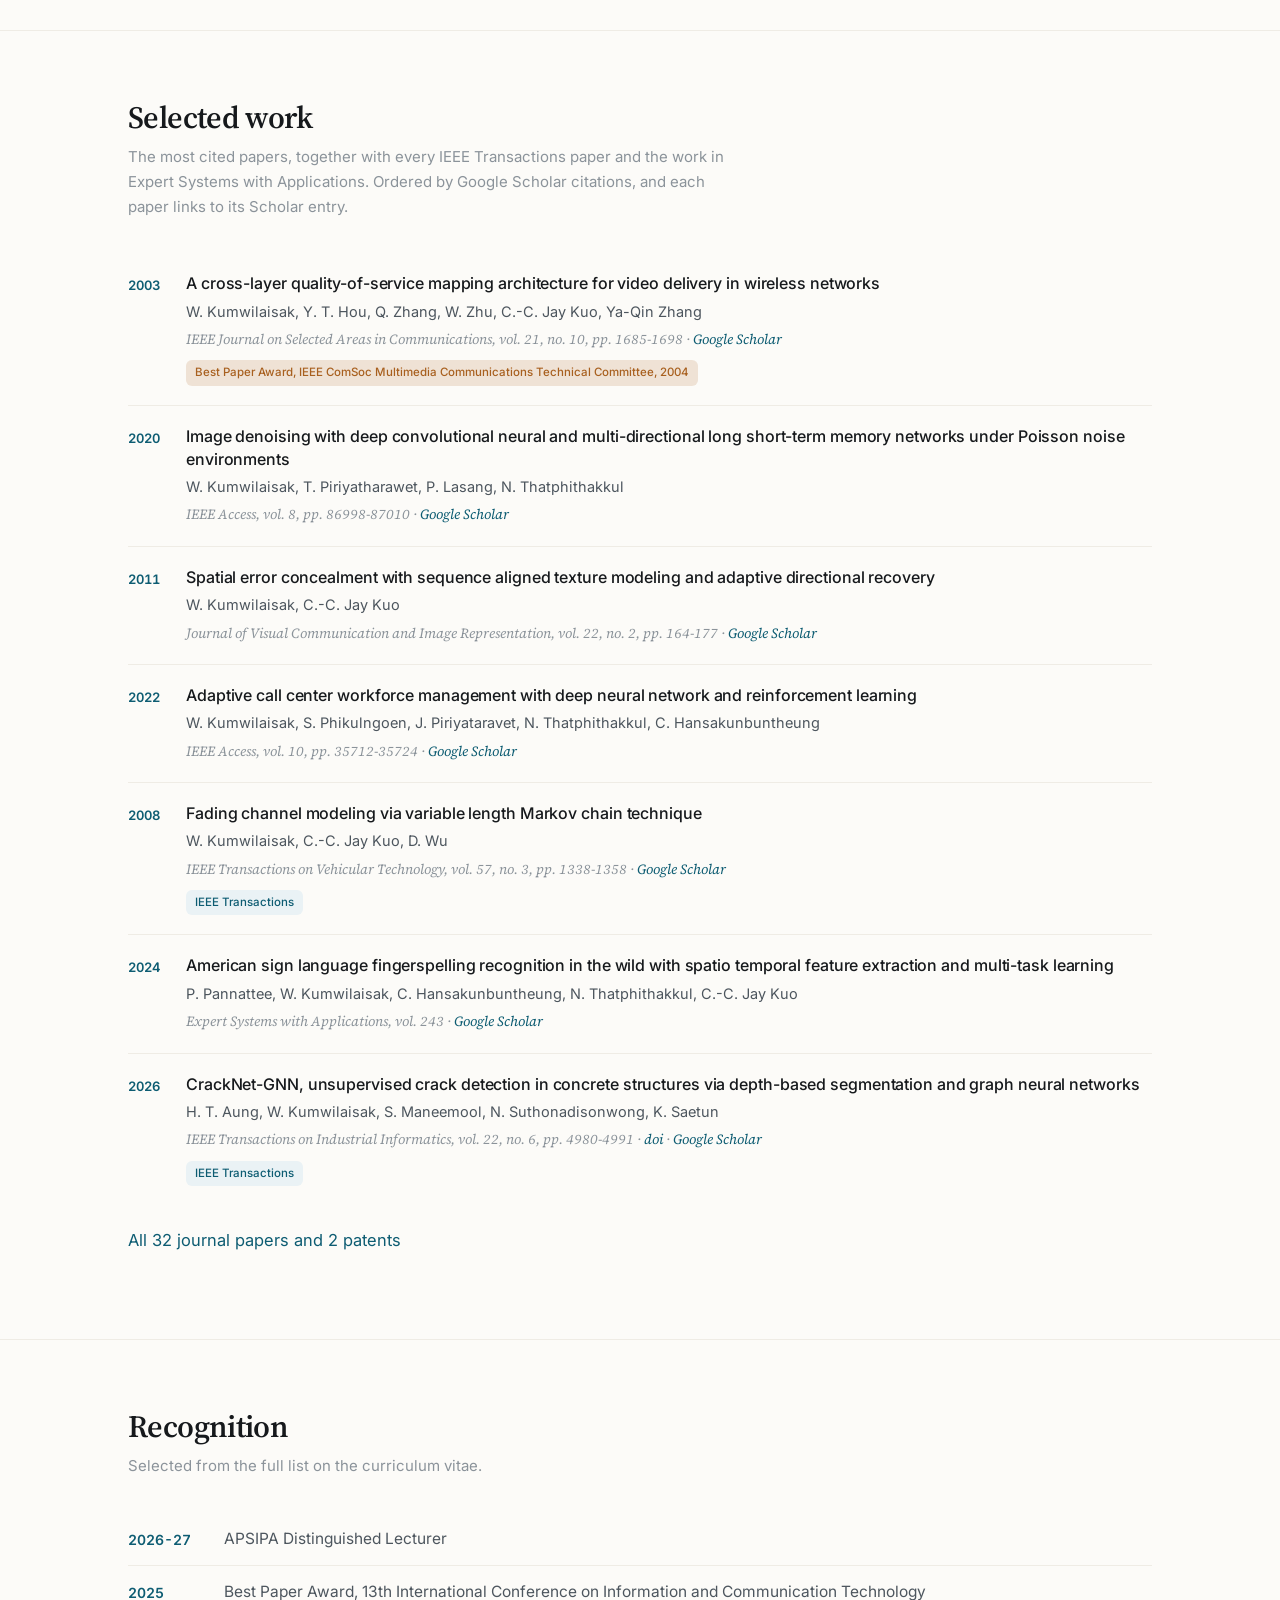
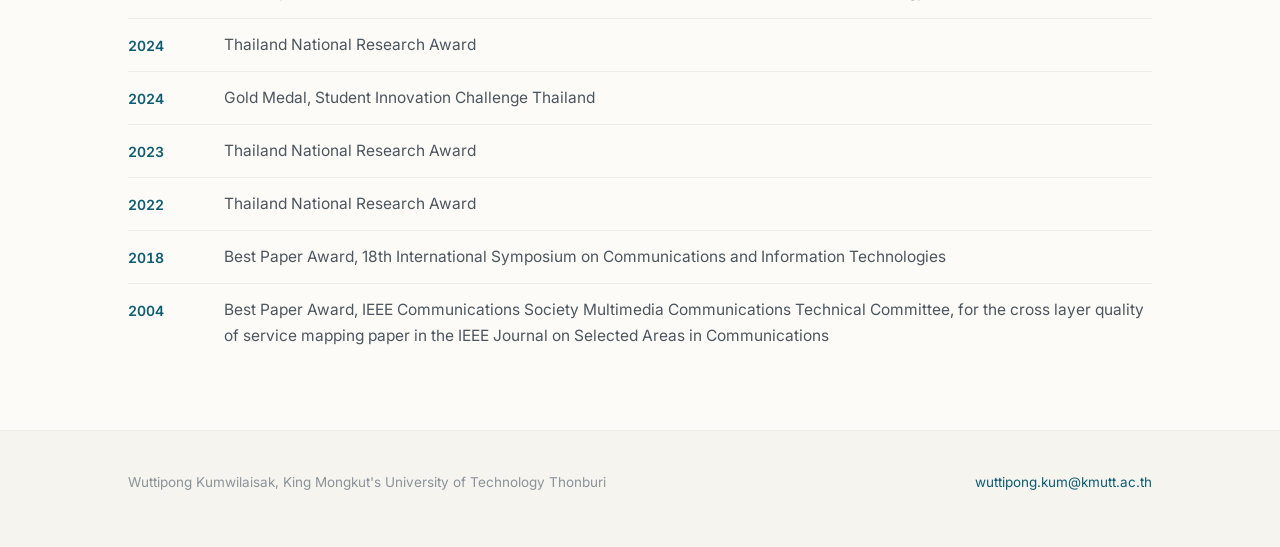
==== commit 84878a2e: "Replace the citation and h index figures with a link to Google Scholar The owner asked that the site" ====
--- a/index.html
+++ b/index.html
@@ -57,11 +57,10 @@
 
 <section>
   <div class="wrap">
-    <div class="stats reveal">
+    <div class="stats three reveal">
       <div class="stat"><div class="v">32</div><div class="l">Journal papers</div></div>
       <div class="stat"><div class="v">2</div><div class="l">US patents</div></div>
-      <div class="stat"><div class="v">791</div><div class="l">Citations</div></div>
-      <div class="stat"><div class="v">15</div><div class="l">h index</div></div>
+      <a class="stat" href="https://scholar.google.com/citations?user=QSeweikAAAAJ&amp;hl=en" target="_blank" rel="noopener"><div class="v">Scholar &#8599;</div><div class="l">Citations and h index</div></a>
     </div>
   </div>
 </section>
--- a/css/style.css
+++ b/css/style.css
@@ -166,6 +166,10 @@
 .stat .v { font-family: var(--serif); font-size: 30px; font-weight: 600; letter-spacing: -.02em;
   font-variant-numeric: tabular-nums; line-height: 1.1; }
 .stat .l { color: var(--ink-3); font-size: 12.5px; margin-top: 5px; letter-spacing: .04em; text-transform: uppercase; }
+.stats.three { grid-template-columns: repeat(3, 1fr); }
+a.stat { color: var(--ink); transition: background .18s ease; }
+a.stat .v { color: var(--accent); }
+a.stat:hover { text-decoration: none; background: var(--accent-wash); }
 
 /* ---------- timeline ---------- */
 .tl { position: relative; padding-left: 30px; }
@@ -252,6 +256,7 @@
   .portrait { max-width: 208px; }
   .grid2, .grid3, .contact-grid { grid-template-columns: 1fr; }
   .stats { grid-template-columns: repeat(2, 1fr); }
+  .stats.three .stat:last-child { grid-column: 1 / -1; }
   .nav .menu {
     display: none; position: absolute; top: 66px; left: 0; right: 0; flex-direction: column;
     background: var(--surface); border-bottom: 1px solid var(--rule); padding: 12px 18px; gap: 2px;
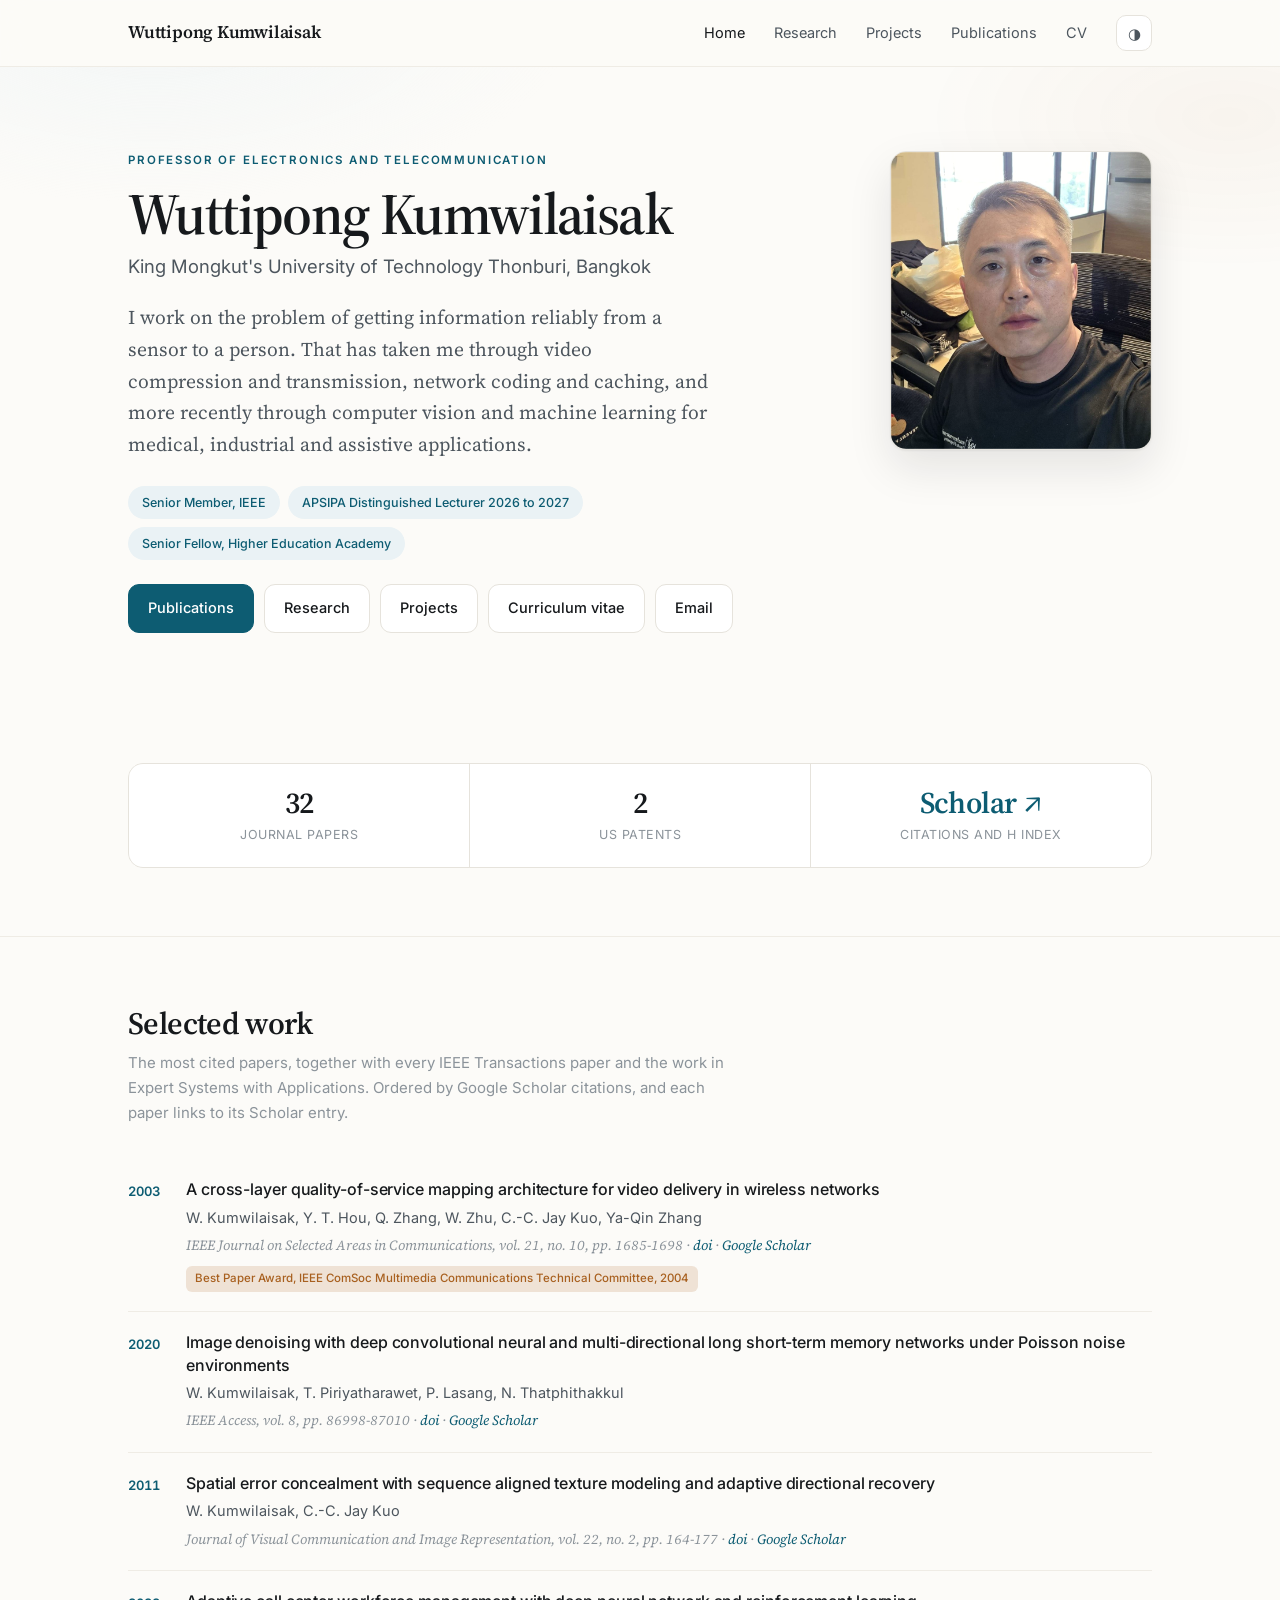
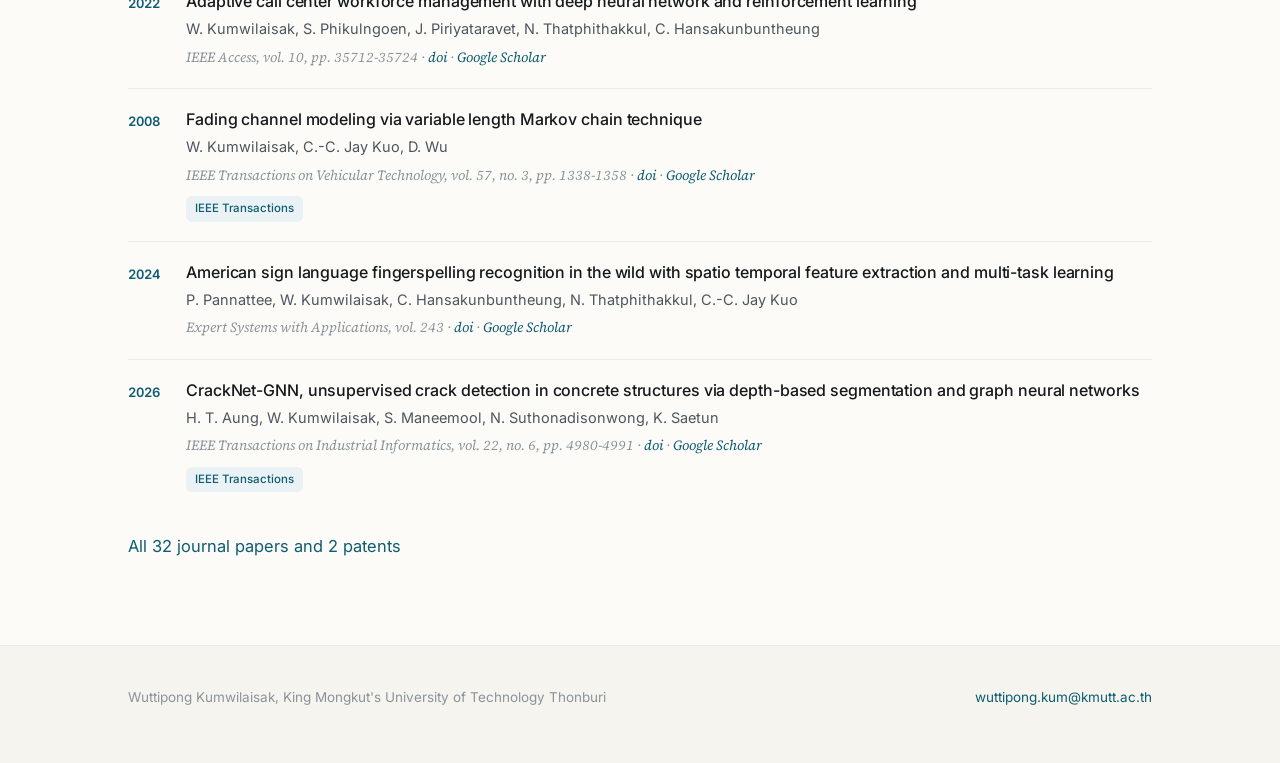
==== commit ad1c7e39: "Leave research interests and recognition to their own pages The owner asked that no information appe" ====
--- a/index.html
+++ b/index.html
@@ -10,6 +10,8 @@
 <link rel="stylesheet" href="css/style.css">
 <script src="js/site.js"></script>
 <title>Wuttipong Kumwilaisak</title>
+<!-- The same page lives on the laboratory site, which is the main copy. -->
+<link rel="canonical" href="https://deeplearninglab.kmutt.ac.th/public/index.php/people/prof-dr-wuttipong-kumwilaisak">
 <meta name="description" content="Wuttipong Kumwilaisak, Professor of Electronics and Telecommunication Engineering at King Mongkut's University of Technology Thonburi. Research on multimedia communication, computer vision and machine learning.">
 </head>
 <body>
@@ -68,30 +70,6 @@
 <section>
   <div class="wrap">
     <div class="sechead reveal">
-      <h2>Research interests</h2>
-      <p class="sub">Four threads, connected by one question. Which part of a signal has to survive, and what is it worth spending to protect it.</p>
-    </div>
-    <div class="grid2">
-      <div class="card reveal"><span class="num">01</span><h3>Multimedia compression and processing</h3>
-        <p>Coding, error concealment and quality preservation for images and video, including
-        multi view coding and artifact analysis.</p></div>
-      <div class="card reveal"><span class="num">02</span><h3>Multimedia communication over networks</h3>
-        <p>Scalable video delivery, network coding, caching in content centric networks, and cross
-        layer quality of service for wireless links.</p></div>
-      <div class="card reveal"><span class="num">03</span><h3>Computer vision and image processing</h3>
-        <p>Denoising, segmentation, detection and three dimensional pose estimation, applied to
-        medical imaging, industrial inspection, sign language and rehabilitation exercise.</p></div>
-      <div class="card reveal"><span class="num">04</span><h3>Machine learning and artificial intelligence</h3>
-        <p>Representation learning, reinforcement learning, generative models and neuro-symbolic
-        correction, applied where the
-        decision has a cost, such as clinical and emergency response settings.</p></div>
-    </div>
-  </div>
-</section>
-
-<section>
-  <div class="wrap">
-    <div class="sechead reveal">
       <h2>Selected work</h2>
       <p class="sub">The most cited papers, together with every IEEE Transactions paper and the
       work in Expert Systems with Applications. Ordered by Google Scholar citations, and each
@@ -99,25 +77,6 @@
     </div>
     <div id="selected"></div>
     <p style="margin-top:22px"><a href="publications.html">All 32 journal papers and 2 patents</a></p>
-  </div>
-</section>
-
-<section>
-  <div class="wrap">
-    <div class="sechead reveal">
-      <h2>Recognition</h2>
-      <p class="sub">Selected from the full list on the curriculum vitae.</p>
-    </div>
-    <ul class="awards">
-      <li><span class="yr">2026-27</span><span class="what">APSIPA Distinguished Lecturer</span></li>
-      <li><span class="yr">2025</span><span class="what">Best Paper Award, 13th International Conference on Information and Communication Technology</span></li>
-      <li><span class="yr">2024</span><span class="what">Thailand National Research Award</span></li>
-      <li><span class="yr">2024</span><span class="what">Gold Medal, Student Innovation Challenge Thailand</span></li>
-      <li><span class="yr">2023</span><span class="what">Thailand National Research Award</span></li>
-      <li><span class="yr">2022</span><span class="what">Thailand National Research Award</span></li>
-      <li><span class="yr">2018</span><span class="what">Best Paper Award, 18th International Symposium on Communications and Information Technologies</span></li>
-      <li><span class="yr">2004</span><span class="what">Best Paper Award, IEEE Communications Society Multimedia Communications Technical Committee, for the cross layer quality of service mapping paper in the IEEE Journal on Selected Areas in Communications</span></li>
-    </ul>
   </div>
 </section>
 
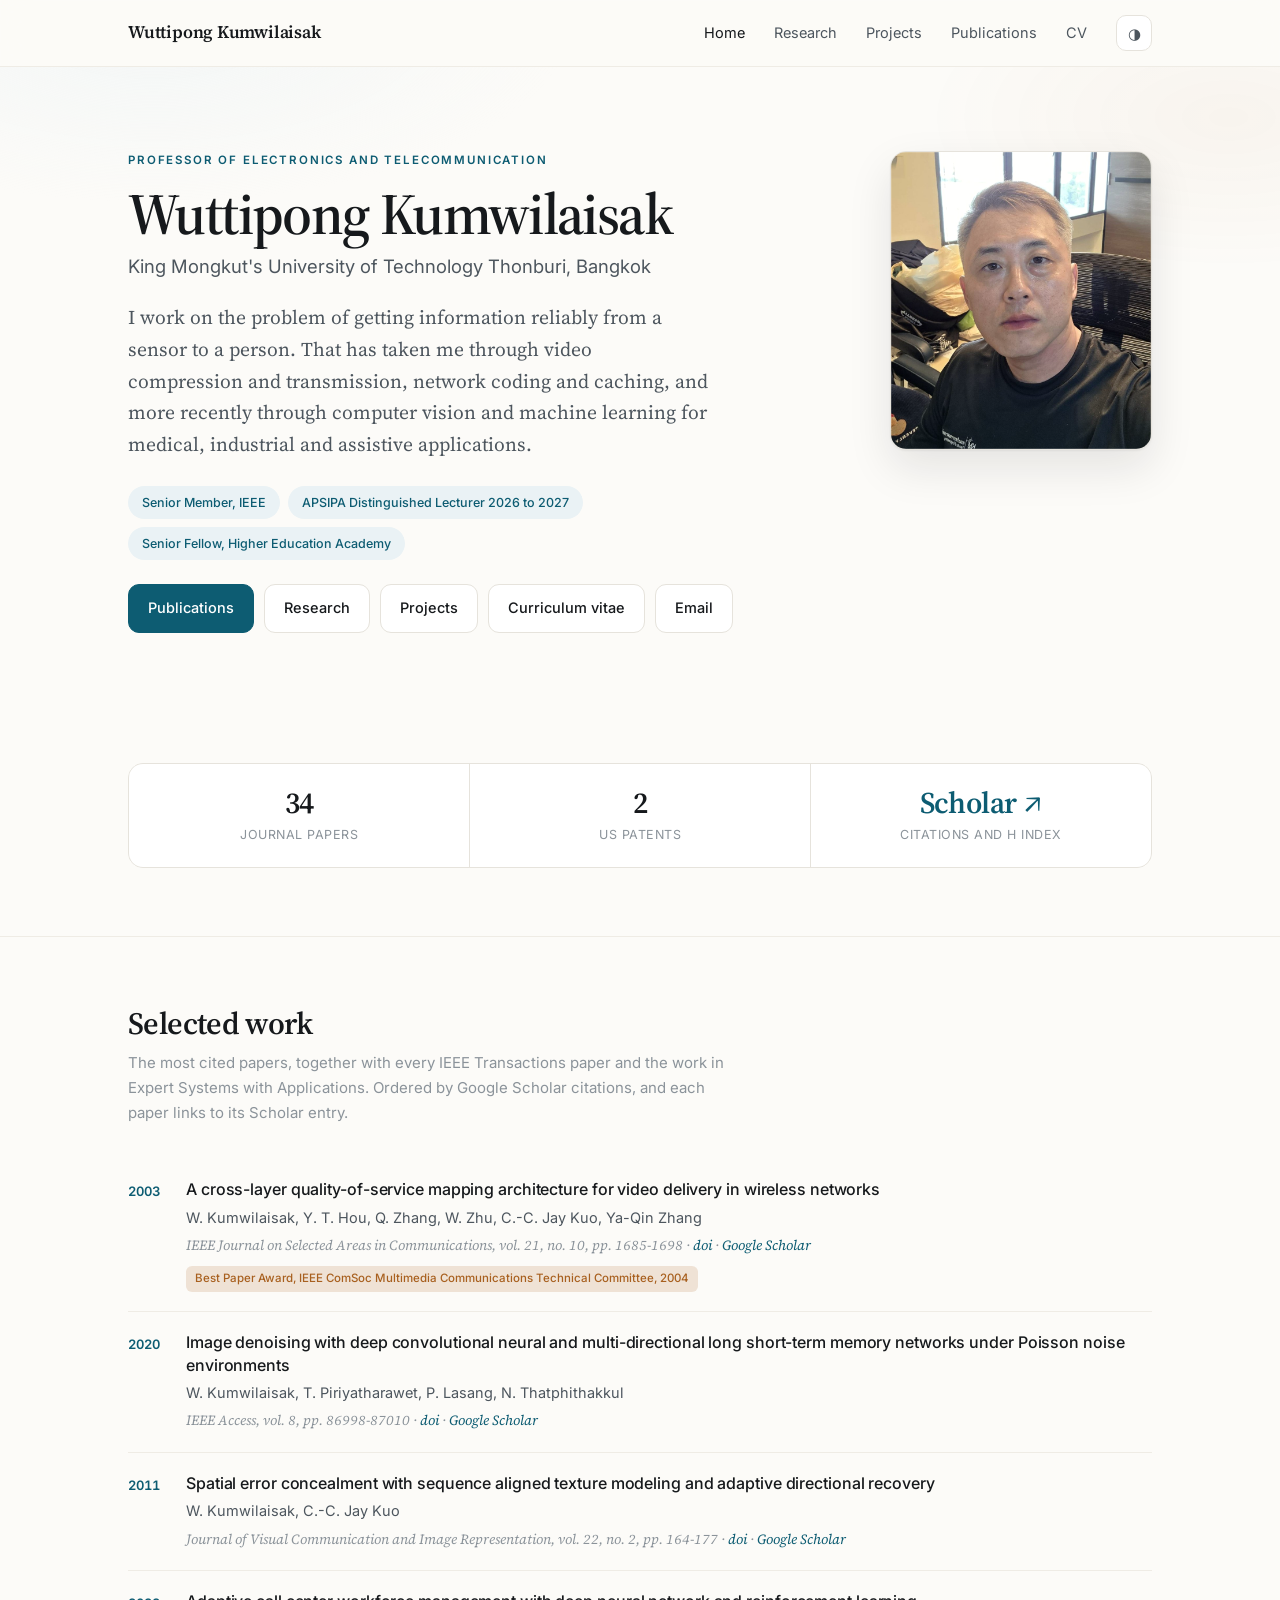
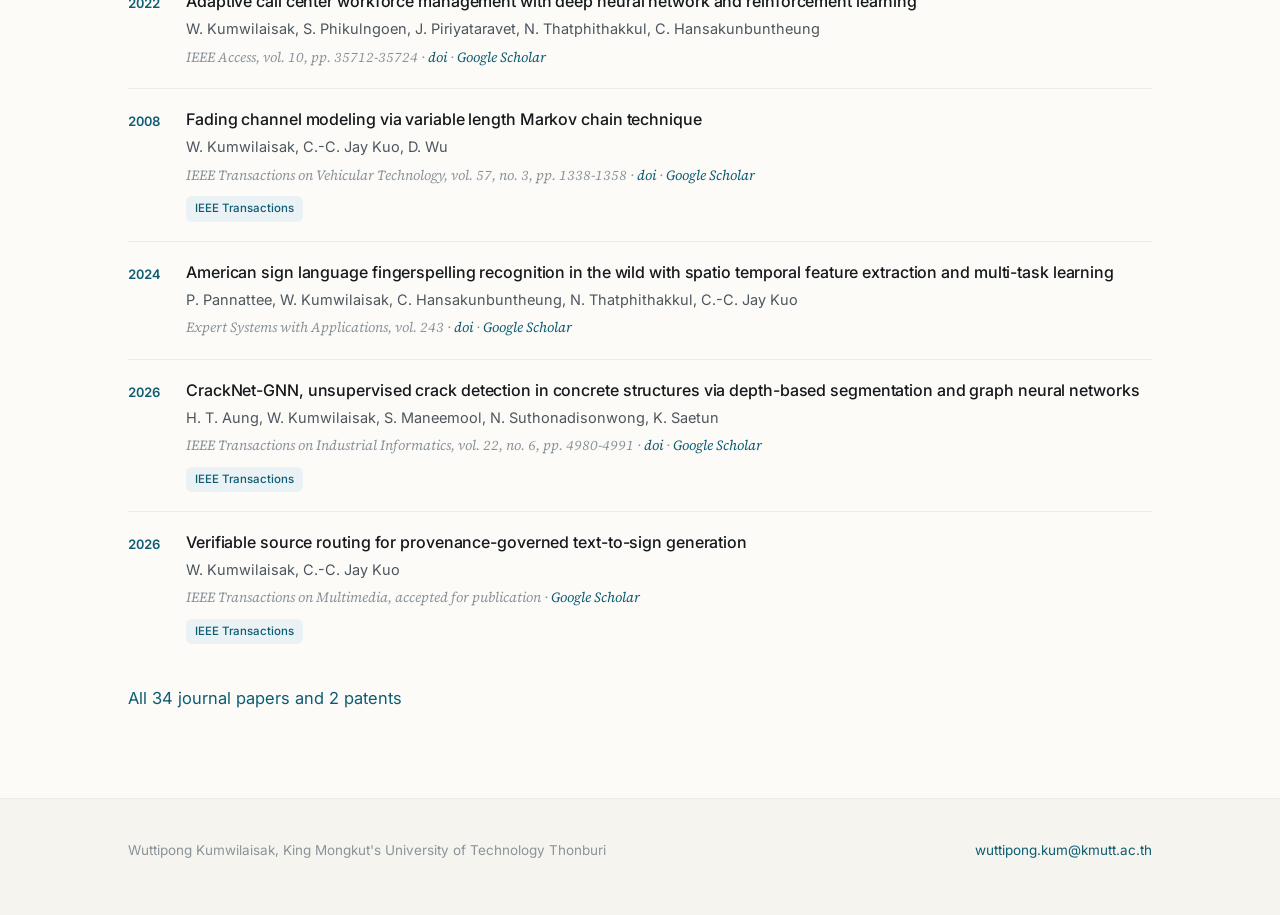
==== commit deed3ded: "List the two papers accepted in November 2026 and count thirty four journal papers IEEE Transactions" ====
--- a/index.html
+++ b/index.html
@@ -60,7 +60,7 @@
 <section>
   <div class="wrap">
     <div class="stats three reveal">
-      <div class="stat"><div class="v">32</div><div class="l">Journal papers</div></div>
+      <div class="stat"><div class="v">34</div><div class="l">Journal papers</div></div>
       <div class="stat"><div class="v">2</div><div class="l">US patents</div></div>
       <a class="stat" href="https://scholar.google.com/citations?user=QSeweikAAAAJ&amp;hl=en" target="_blank" rel="noopener"><div class="v">Scholar &#8599;</div><div class="l">Citations and h index</div></a>
     </div>
@@ -76,7 +76,7 @@
       paper links to its Scholar entry.</p>
     </div>
     <div id="selected"></div>
-    <p style="margin-top:22px"><a href="publications.html">All 32 journal papers and 2 patents</a></p>
+    <p style="margin-top:22px"><a href="publications.html">All 34 journal papers and 2 patents</a></p>
   </div>
 </section>
 
